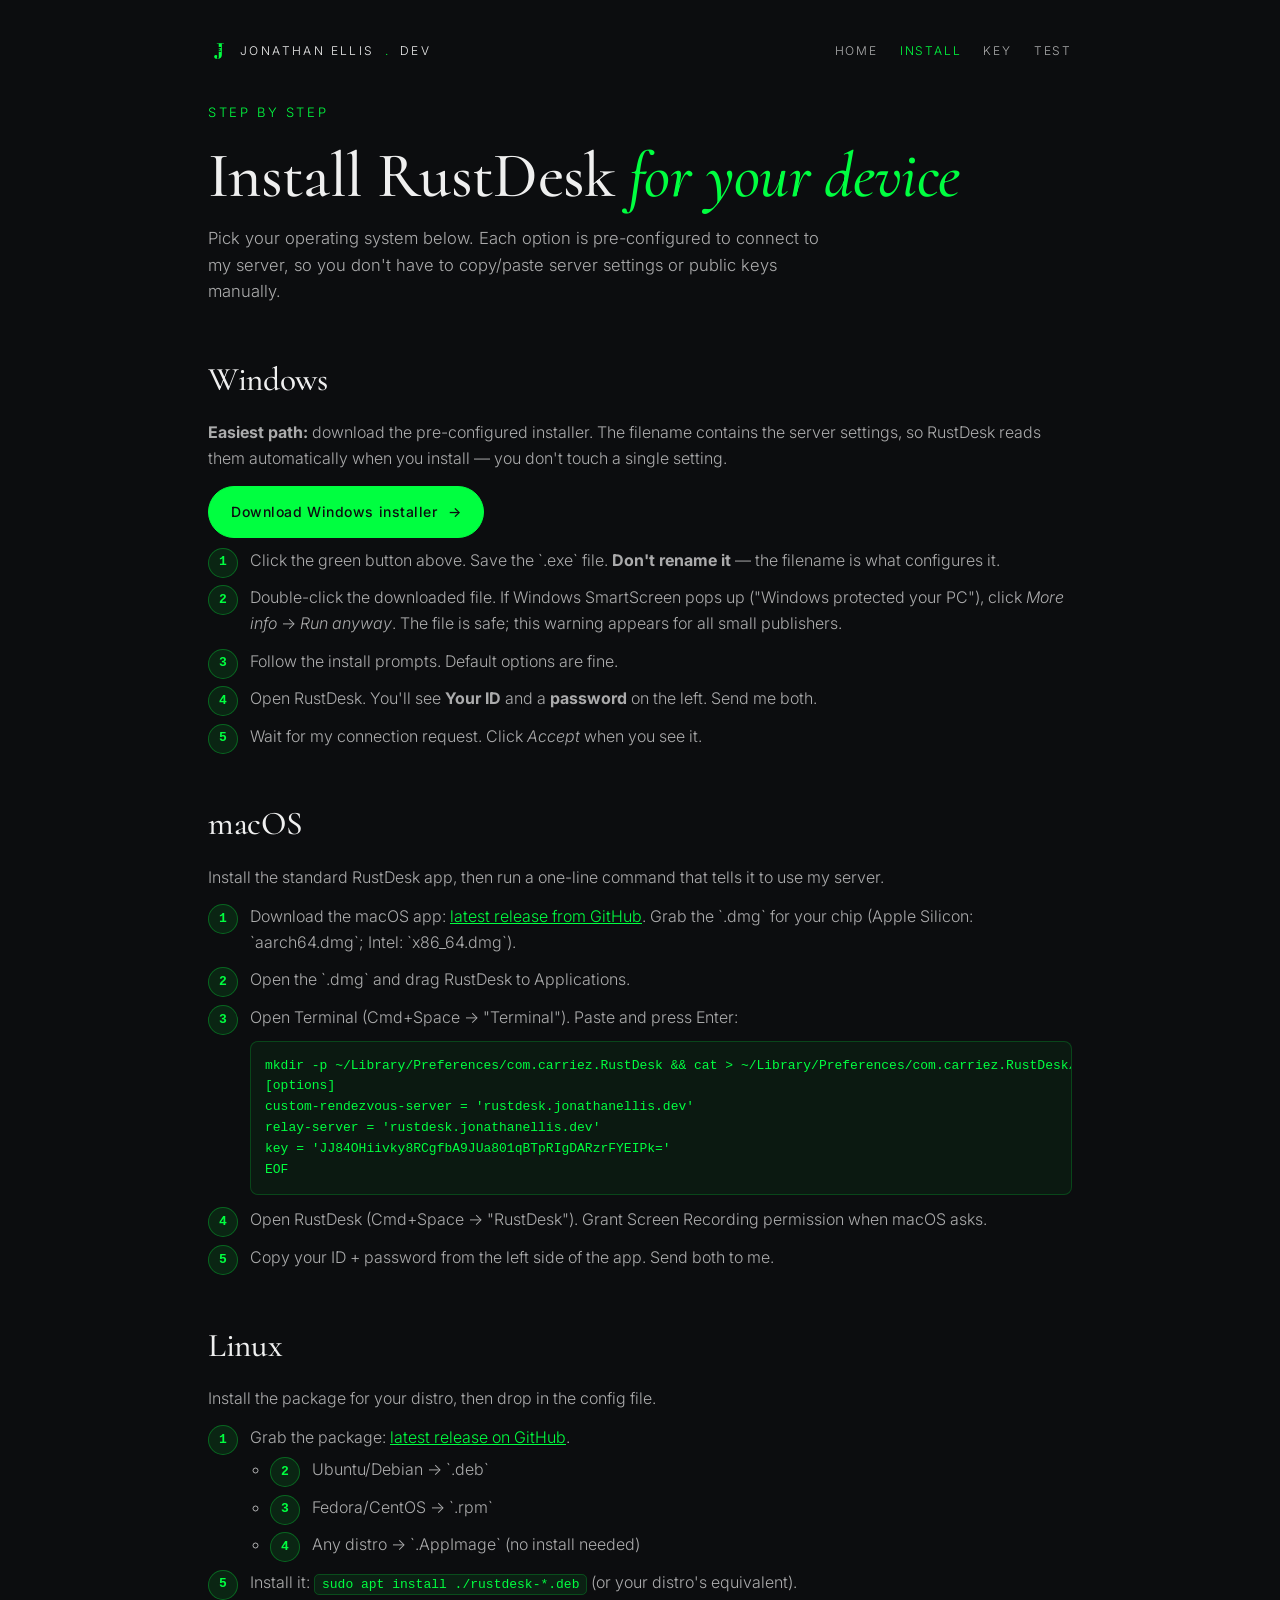
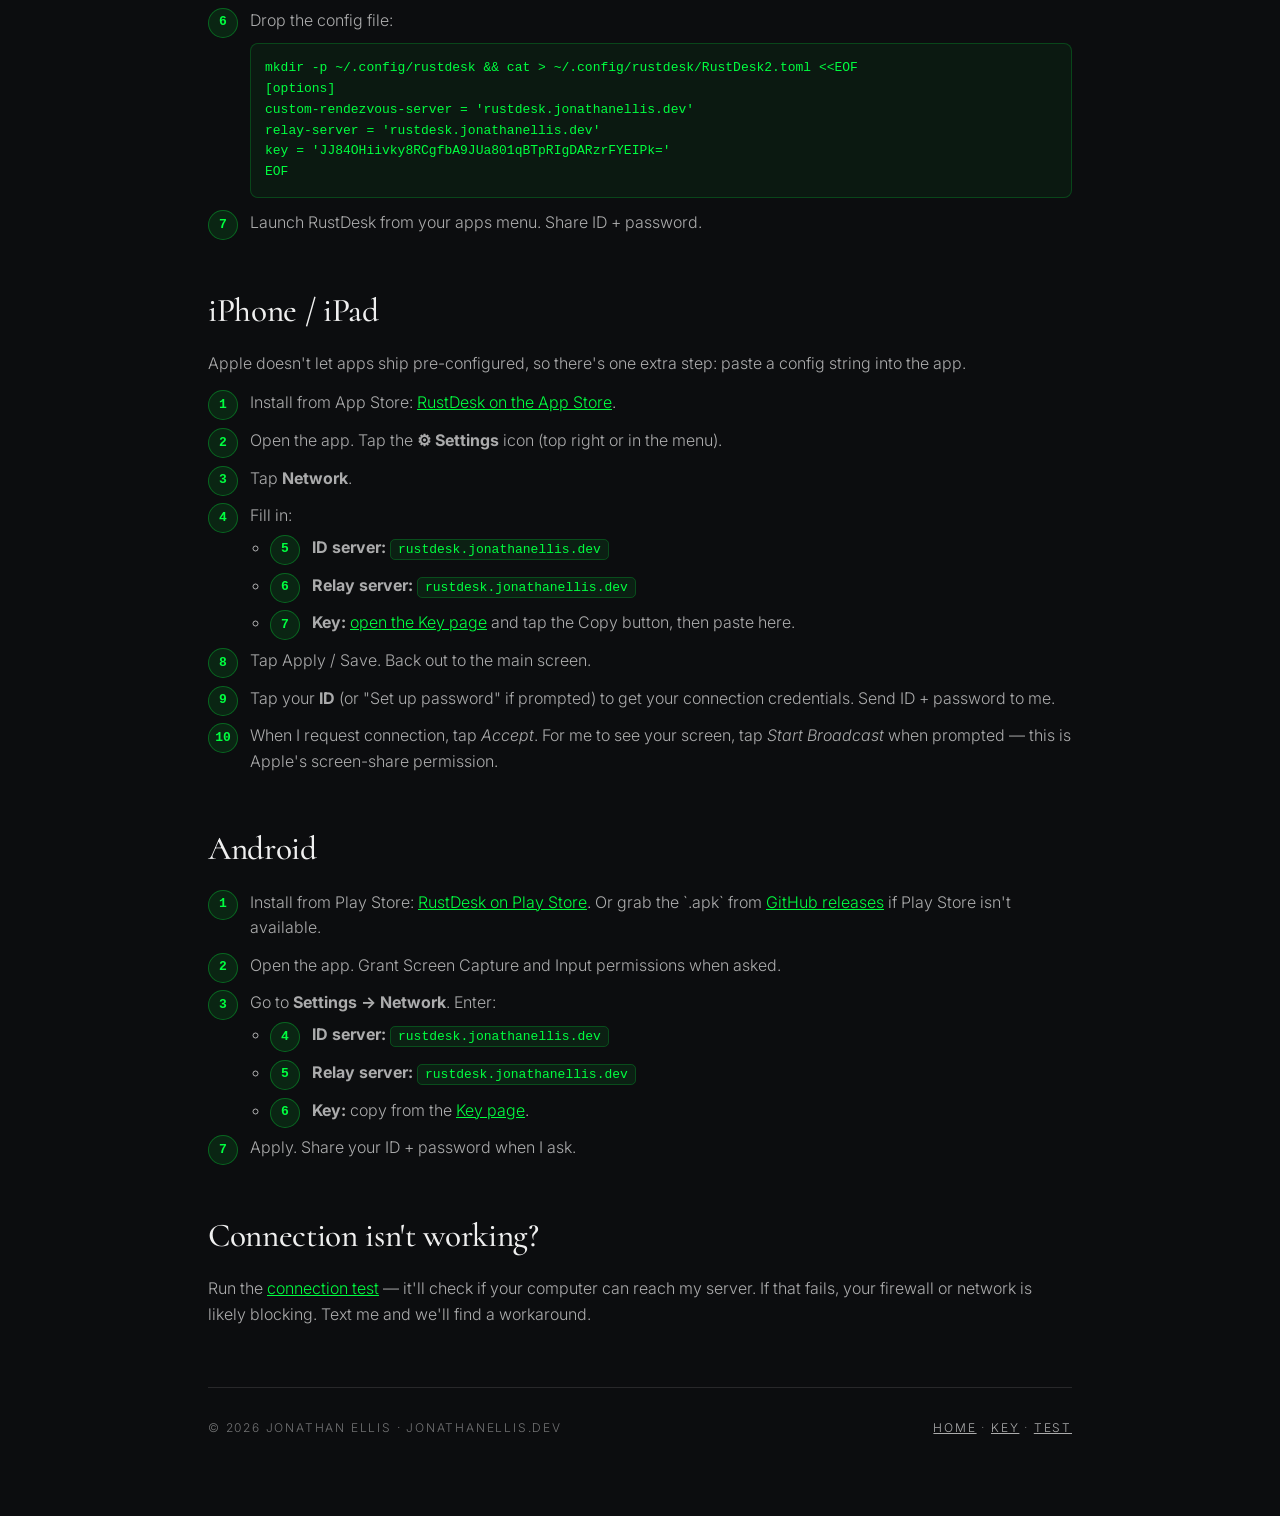
==== install/index.html @ 65a27829 "Initial scaffold" ====
<!DOCTYPE html>
<html lang="en">
<head>
<meta charset="UTF-8">
<meta name="viewport" content="width=device-width, initial-scale=1.0">
<title>Install RustDesk — Jonathan Ellis</title>
<meta name="description" content="Platform-specific instructions to install RustDesk and connect to Jonathan Ellis's server.">
<link rel="icon" type="image/svg+xml" href="/public/favicon.svg">
<link rel="preconnect" href="https://fonts.googleapis.com">
<link rel="preconnect" href="https://fonts.gstatic.com" crossorigin>
<link href="https://fonts.googleapis.com/css2?family=Cormorant:ital,wght@0,400;0,500;1,500&family=Inter:wght@300;400;500;600;700&display=swap" rel="stylesheet">
<link rel="stylesheet" href="/shared.css">
</head>
<body>
<div class="wrap">
  <nav class="top">
    <a class="brand" href="/">
      <img src="/public/logo.svg" alt="JE">
      Jonathan Ellis<span class="dot">.</span>Dev
    </a>
    <ul>
      <li><a href="/">Home</a></li>
      <li><a href="/install/" class="active">Install</a></li>
      <li><a href="/key/">Key</a></li>
      <li><a href="/test/">Test</a></li>
    </ul>
  </nav>

  <div class="kicker">Step by step</div>
  <h1>Install RustDesk <em>for your device</em></h1>
  <p class="lede">
    Pick your operating system below. Each option is pre-configured to connect to my server, so you don't have to copy/paste server settings or public keys manually.
  </p>

  <!-- WINDOWS -->
  <h2 id="windows">Windows</h2>
  <p><strong>Easiest path:</strong> download the pre-configured installer. The filename contains the server settings, so RustDesk reads them automatically when you install — you don't touch a single setting.</p>
  <div class="btn-row">
    <a class="btn primary" href="/downloads/rustdesk-host=rustdesk.jonathanellis.dev,key=JJ84OHiivky8RCgfbA9JUa801qBTpRIgDARzrFYEIPk=.exe" download>Download Windows installer <span>→</span></a>
  </div>
  <ol class="steps">
    <li>Click the green button above. Save the `.exe` file. <strong>Don't rename it</strong> — the filename is what configures it.</li>
    <li>Double-click the downloaded file. If Windows SmartScreen pops up ("Windows protected your PC"), click <em>More info</em> → <em>Run anyway</em>. The file is safe; this warning appears for all small publishers.</li>
    <li>Follow the install prompts. Default options are fine.</li>
    <li>Open RustDesk. You'll see <strong>Your ID</strong> and a <strong>password</strong> on the left. Send me both.</li>
    <li>Wait for my connection request. Click <em>Accept</em> when you see it.</li>
  </ol>

  <!-- MAC -->
  <h2 id="mac">macOS</h2>
  <p>Install the standard RustDesk app, then run a one-line command that tells it to use my server.</p>
  <ol class="steps">
    <li>Download the macOS app: <a href="https://github.com/rustdesk/rustdesk/releases/latest" target="_blank">latest release from GitHub</a>. Grab the `.dmg` for your chip (Apple Silicon: `aarch64.dmg`; Intel: `x86_64.dmg`).</li>
    <li>Open the `.dmg` and drag RustDesk to Applications.</li>
    <li>Open Terminal (Cmd+Space → "Terminal"). Paste and press Enter:
      <pre style="background: rgba(0,255,64,0.05); border: 1px solid rgba(0,255,64,0.2); padding: 14px; border-radius: 8px; font-size: 13px; color: var(--green); overflow-x: auto; margin: 10px 0;">mkdir -p ~/Library/Preferences/com.carriez.RustDesk && cat &gt; ~/Library/Preferences/com.carriez.RustDesk/RustDesk2.toml &lt;&lt;EOF
[options]
custom-rendezvous-server = 'rustdesk.jonathanellis.dev'
relay-server = 'rustdesk.jonathanellis.dev'
key = 'JJ84OHiivky8RCgfbA9JUa801qBTpRIgDARzrFYEIPk='
EOF</pre>
    </li>
    <li>Open RustDesk (Cmd+Space → "RustDesk"). Grant Screen Recording permission when macOS asks.</li>
    <li>Copy your ID + password from the left side of the app. Send both to me.</li>
  </ol>

  <!-- LINUX -->
  <h2 id="linux">Linux</h2>
  <p>Install the package for your distro, then drop in the config file.</p>
  <ol class="steps">
    <li>Grab the package: <a href="https://github.com/rustdesk/rustdesk/releases/latest" target="_blank">latest release on GitHub</a>.
      <ul style="margin-top: 6px; color: var(--bone-dim); padding-left: 20px;">
        <li>Ubuntu/Debian → `.deb`</li>
        <li>Fedora/CentOS → `.rpm`</li>
        <li>Any distro → `.AppImage` (no install needed)</li>
      </ul>
    </li>
    <li>Install it: <code>sudo apt install ./rustdesk-*.deb</code> (or your distro's equivalent).</li>
    <li>Drop the config file:
      <pre style="background: rgba(0,255,64,0.05); border: 1px solid rgba(0,255,64,0.2); padding: 14px; border-radius: 8px; font-size: 13px; color: var(--green); overflow-x: auto; margin: 10px 0;">mkdir -p ~/.config/rustdesk && cat &gt; ~/.config/rustdesk/RustDesk2.toml &lt;&lt;EOF
[options]
custom-rendezvous-server = 'rustdesk.jonathanellis.dev'
relay-server = 'rustdesk.jonathanellis.dev'
key = 'JJ84OHiivky8RCgfbA9JUa801qBTpRIgDARzrFYEIPk='
EOF</pre>
    </li>
    <li>Launch RustDesk from your apps menu. Share ID + password.</li>
  </ol>

  <!-- iOS -->
  <h2 id="ios">iPhone / iPad</h2>
  <p>Apple doesn't let apps ship pre-configured, so there's one extra step: paste a config string into the app.</p>
  <ol class="steps">
    <li>Install from App Store: <a href="https://apps.apple.com/app/rustdesk/id1581225015" target="_blank">RustDesk on the App Store</a>.</li>
    <li>Open the app. Tap the <strong>⚙ Settings</strong> icon (top right or in the menu).</li>
    <li>Tap <strong>Network</strong>.</li>
    <li>Fill in:
      <ul style="margin-top: 6px; color: var(--bone-dim); padding-left: 20px;">
        <li><strong>ID server:</strong> <code>rustdesk.jonathanellis.dev</code></li>
        <li><strong>Relay server:</strong> <code>rustdesk.jonathanellis.dev</code></li>
        <li><strong>Key:</strong> <a href="/key/">open the Key page</a> and tap the Copy button, then paste here.</li>
      </ul>
    </li>
    <li>Tap Apply / Save. Back out to the main screen.</li>
    <li>Tap your <strong>ID</strong> (or "Set up password" if prompted) to get your connection credentials. Send ID + password to me.</li>
    <li>When I request connection, tap <em>Accept</em>. For me to see your screen, tap <em>Start Broadcast</em> when prompted — this is Apple's screen-share permission.</li>
  </ol>

  <!-- ANDROID -->
  <h2 id="android">Android</h2>
  <ol class="steps">
    <li>Install from Play Store: <a href="https://play.google.com/store/apps/details?id=com.carriez.flutter_hbb" target="_blank">RustDesk on Play Store</a>. Or grab the `.apk` from <a href="https://github.com/rustdesk/rustdesk/releases/latest" target="_blank">GitHub releases</a> if Play Store isn't available.</li>
    <li>Open the app. Grant Screen Capture and Input permissions when asked.</li>
    <li>Go to <strong>Settings → Network</strong>. Enter:
      <ul style="margin-top: 6px; color: var(--bone-dim); padding-left: 20px;">
        <li><strong>ID server:</strong> <code>rustdesk.jonathanellis.dev</code></li>
        <li><strong>Relay server:</strong> <code>rustdesk.jonathanellis.dev</code></li>
        <li><strong>Key:</strong> copy from the <a href="/key/">Key page</a>.</li>
      </ul>
    </li>
    <li>Apply. Share your ID + password when I ask.</li>
  </ol>

  <h2>Connection isn't working?</h2>
  <p>Run the <a href="/test/">connection test</a> — it'll check if your computer can reach my server. If that fails, your firewall or network is likely blocking. Text me and we'll find a workaround.</p>

  <footer>
    <div>© 2026 Jonathan Ellis · jonathanellis.dev</div>
    <div>
      <a href="/">Home</a> ·
      <a href="/key/">Key</a> ·
      <a href="/test/">Test</a>
    </div>
  </footer>
</div>
</body>
</html>
---- shared.css ----
/* Jonathan Ellis brand — shared across rustdesk pages */
:root {
  --green: #00ff40;
  --charcoal: #25272b;
  --ink: #0c0d0f;
  --bone: #efefef;
  --bone-dim: rgba(239, 239, 239, 0.7);
  --muted: rgba(239, 239, 239, 0.45);
  --line: rgba(239, 239, 239, 0.12);
  --card: rgba(239, 239, 239, 0.025);
}
* { box-sizing: border-box; margin: 0; padding: 0; }
html, body {
  min-height: 100%;
  background: var(--ink);
  color: var(--bone);
  font-family: 'Inter', -apple-system, BlinkMacSystemFont, sans-serif;
  font-weight: 300;
  line-height: 1.6;
  -webkit-font-smoothing: antialiased;
}
.wrap {
  max-width: 920px;
  margin: 0 auto;
  padding: 40px 28px 80px;
}
nav.top {
  display: flex;
  align-items: center;
  justify-content: space-between;
  padding-bottom: 40px;
  font-size: 12px;
  letter-spacing: 0.15em;
  text-transform: uppercase;
  color: var(--muted);
}
nav.top .brand {
  display: inline-flex;
  align-items: center;
  gap: 10px;
  color: var(--bone);
  text-decoration: none;
  letter-spacing: 0.2em;
}
nav.top .brand img { width: 22px; height: 22px; }
nav.top .brand span.dot { color: var(--green); }
nav.top ul { list-style: none; display: flex; gap: 22px; }
nav.top a {
  color: var(--bone-dim);
  text-decoration: none;
  transition: color 0.2s ease;
}
nav.top a:hover, nav.top a.active { color: var(--green); }

h1 {
  font-family: 'Cormorant', Georgia, serif;
  font-weight: 500;
  font-size: clamp(40px, 5vw, 64px);
  line-height: 1.1;
  letter-spacing: -0.01em;
  margin-bottom: 14px;
}
h1 em {
  color: var(--green);
  font-style: italic;
}
.kicker {
  color: var(--green);
  font-size: 13px;
  letter-spacing: 0.2em;
  text-transform: uppercase;
  margin-bottom: 18px;
}
.lede {
  font-size: clamp(16px, 1.3vw, 19px);
  color: var(--bone-dim);
  max-width: 620px;
  margin-bottom: 40px;
}
h2 {
  font-family: 'Cormorant', Georgia, serif;
  font-weight: 500;
  font-size: clamp(26px, 2.6vw, 34px);
  margin: 48px 0 14px;
  letter-spacing: -0.01em;
}
h3 {
  font-size: 18px;
  font-weight: 600;
  margin: 22px 0 8px;
  color: var(--bone);
}
p { margin-bottom: 14px; color: var(--bone-dim); }
a { color: var(--green); }
a:hover { text-decoration: underline; }

.btn {
  display: inline-flex;
  align-items: center;
  gap: 10px;
  padding: 14px 22px;
  border: 1px solid var(--line);
  border-radius: 999px;
  color: var(--bone);
  text-decoration: none;
  font-size: 14px;
  font-weight: 500;
  letter-spacing: 0.04em;
  background: var(--card);
  transition: all 0.25s ease;
}
.btn:hover {
  border-color: var(--green);
  color: var(--green);
  transform: translateY(-2px);
  text-decoration: none;
}
.btn.primary {
  background: var(--green);
  color: var(--ink);
  border-color: var(--green);
}
.btn.primary:hover {
  background: transparent;
  color: var(--green);
}
.btn-row { display: flex; flex-wrap: wrap; gap: 12px; margin-top: 10px; }

.card {
  background: var(--card);
  border: 1px solid var(--line);
  border-radius: 14px;
  padding: 24px 26px;
  margin-bottom: 18px;
}
.card h3 { margin-top: 0; color: var(--green); }
code, .key {
  font-family: ui-monospace, 'SF Mono', Menlo, Consolas, monospace;
  background: rgba(0, 255, 64, 0.08);
  border: 1px solid rgba(0, 255, 64, 0.2);
  color: var(--green);
  padding: 2px 7px;
  border-radius: 5px;
  font-size: 13px;
}
.key-block {
  display: block;
  padding: 16px 18px;
  word-break: break-all;
  font-size: 14px;
  margin: 10px 0;
  line-height: 1.5;
}
.platform-grid {
  display: grid;
  grid-template-columns: repeat(auto-fit, minmax(200px, 1fr));
  gap: 14px;
  margin: 20px 0 30px;
}
.platform {
  background: var(--card);
  border: 1px solid var(--line);
  border-radius: 12px;
  padding: 22px 20px;
  text-align: center;
  transition: all 0.25s ease;
  text-decoration: none;
  color: var(--bone);
}
.platform:hover {
  border-color: var(--green);
  transform: translateY(-3px);
  text-decoration: none;
}
.platform .os { font-size: 16px; font-weight: 600; margin-bottom: 4px; }
.platform .ext { color: var(--muted); font-size: 12px; letter-spacing: 0.08em; text-transform: uppercase; }
.platform.recommended { border-color: var(--green); }
.platform.recommended::before {
  content: 'For you';
  display: inline-block;
  color: var(--green);
  font-size: 10px;
  letter-spacing: 0.2em;
  text-transform: uppercase;
  margin-bottom: 6px;
}

.steps { list-style: none; counter-reset: step; margin: 10px 0 20px; }
.steps li {
  counter-increment: step;
  padding-left: 42px;
  position: relative;
  margin-bottom: 12px;
  color: var(--bone-dim);
}
.steps li::before {
  content: counter(step);
  position: absolute;
  left: 0; top: 0;
  width: 28px; height: 28px;
  background: rgba(0, 255, 64, 0.1);
  border: 1px solid rgba(0, 255, 64, 0.3);
  color: var(--green);
  border-radius: 50%;
  display: flex; align-items: center; justify-content: center;
  font-size: 13px; font-weight: 600;
  font-family: ui-monospace, monospace;
}

footer {
  margin-top: 60px;
  padding-top: 30px;
  border-top: 1px solid var(--line);
  font-size: 12px;
  letter-spacing: 0.15em;
  text-transform: uppercase;
  color: var(--muted);
  display: flex;
  justify-content: space-between;
  flex-wrap: wrap;
  gap: 12px;
}
footer a { color: var(--bone-dim); }

.copy-btn {
  background: transparent;
  border: 1px solid var(--line);
  color: var(--bone);
  padding: 8px 14px;
  border-radius: 6px;
  font-size: 12px;
  cursor: pointer;
  letter-spacing: 0.05em;
  transition: all 0.2s ease;
}
.copy-btn:hover { border-color: var(--green); color: var(--green); }
.copy-btn.copied { color: var(--green); border-color: var(--green); }

.status-dot {
  display: inline-block;
  width: 10px; height: 10px;
  border-radius: 50%;
  margin-right: 8px;
  vertical-align: middle;
}
.status-dot.ok { background: var(--green); box-shadow: 0 0 10px var(--green); }
.status-dot.fail { background: #ff3b30; }
.status-dot.pending { background: #fbbf24; animation: pulse 1s ease infinite; }
@keyframes pulse { 0%,100% { opacity: 1; } 50% { opacity: 0.3; } }

@media (max-width: 640px) {
  .wrap { padding: 24px 18px 60px; }
  nav.top ul { gap: 14px; }
}
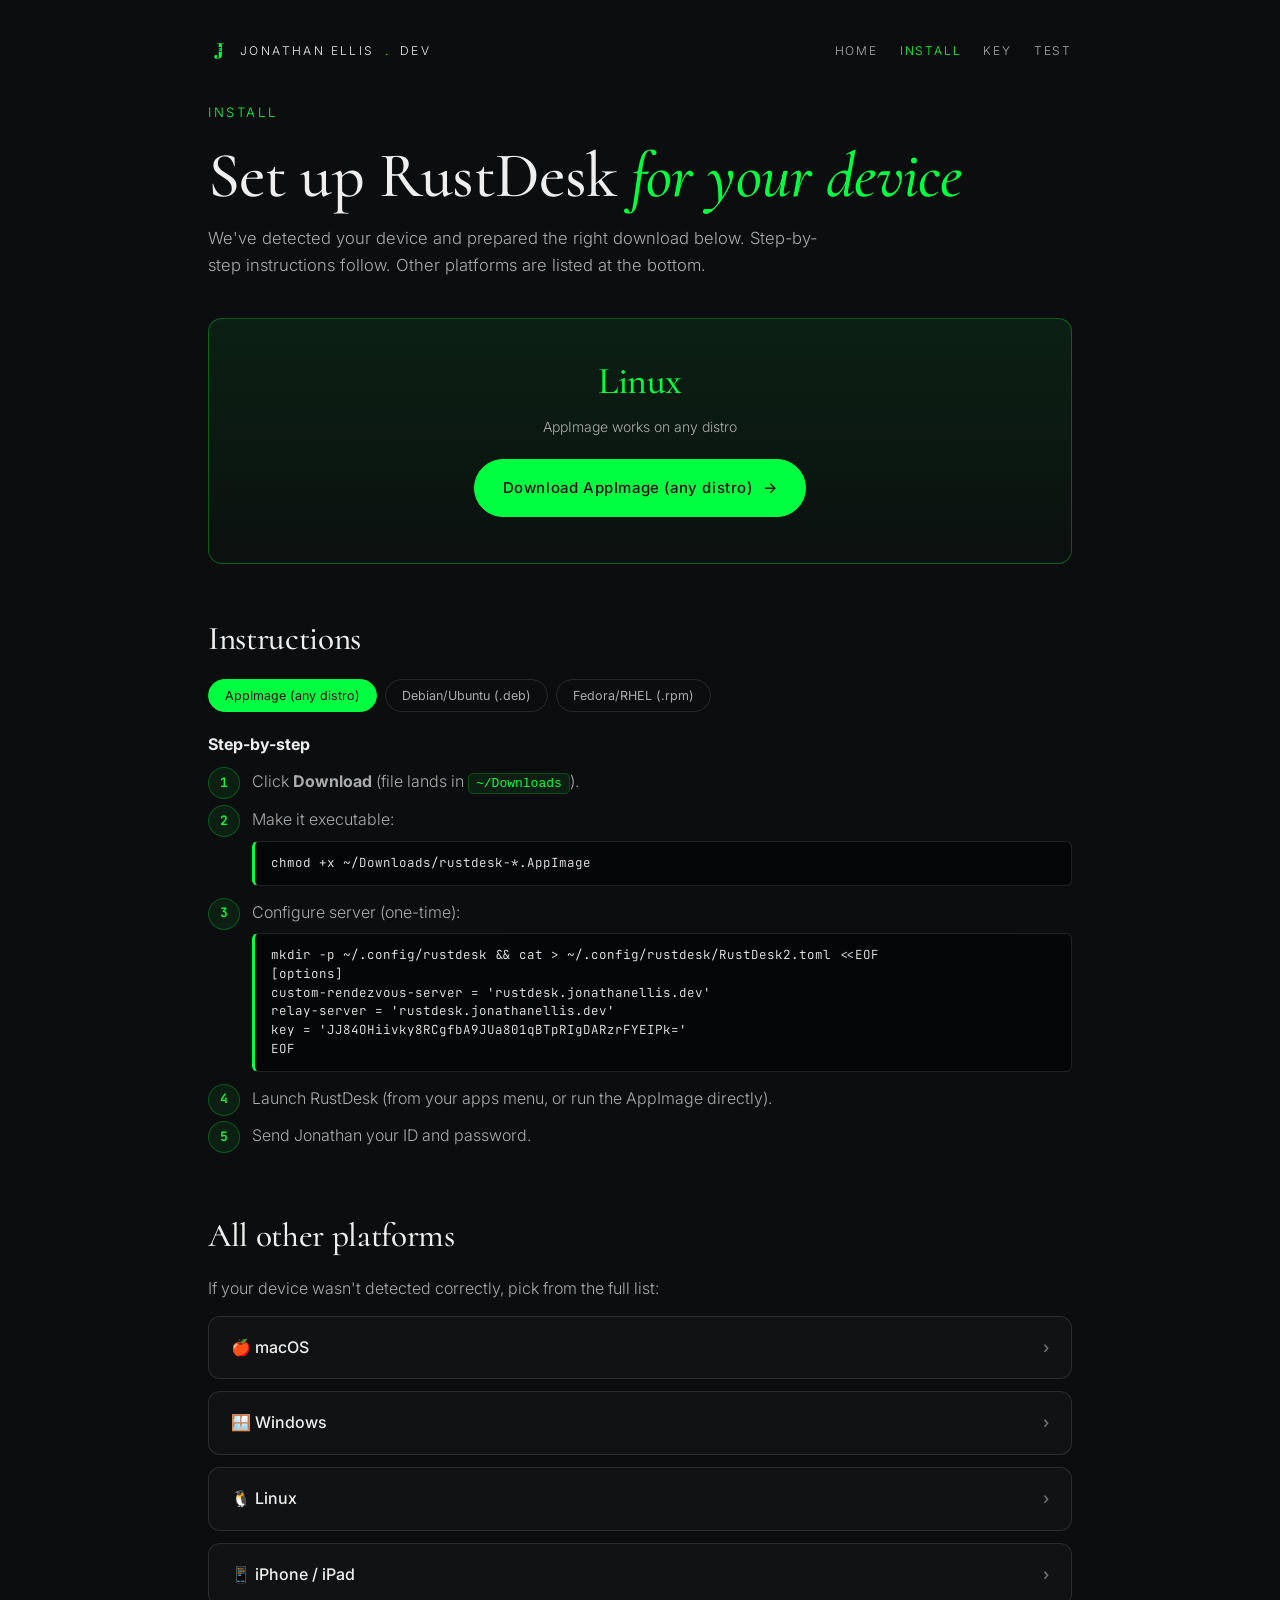
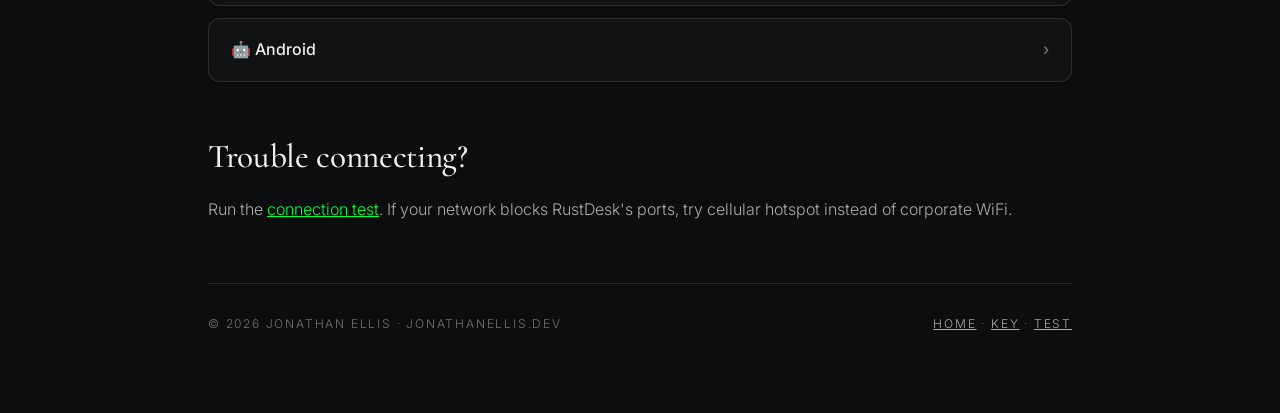
==== commit afc0d15e: "Homepage: OS-detected download button. Install: macOS 11/Big Sur fallback to 1.3.9" ====
--- a/install/index.html
+++ b/install/index.html
@@ -4,134 +4,471 @@
 <meta charset="UTF-8">
 <meta name="viewport" content="width=device-width, initial-scale=1.0">
 <title>Install RustDesk — Jonathan Ellis</title>
-<meta name="description" content="Platform-specific instructions to install RustDesk and connect to Jonathan Ellis's server.">
+<meta name="description" content="One-click RustDesk install tailored to your device.">
 <link rel="icon" type="image/svg+xml" href="/public/favicon.svg">
 <link rel="preconnect" href="https://fonts.googleapis.com">
 <link rel="preconnect" href="https://fonts.gstatic.com" crossorigin>
-<link href="https://fonts.googleapis.com/css2?family=Cormorant:ital,wght@0,400;0,500;1,500&family=Inter:wght@300;400;500;600;700&display=swap" rel="stylesheet">
+<link href="https://fonts.googleapis.com/css2?family=Cormorant:ital,wght@0,400;0,500;1,500&family=Inter:wght@300;400;500;600;700&family=JetBrains+Mono:wght@400;500&display=swap" rel="stylesheet">
 <link rel="stylesheet" href="/shared.css">
+<style>
+  /* OS detection card */
+  .detected-os {
+    background: linear-gradient(180deg, rgba(0,255,64,0.08), rgba(0,255,64,0.02));
+    border: 1px solid rgba(0,255,64,0.3);
+    border-radius: 14px;
+    padding: 32px 28px;
+    margin: 30px 0 36px;
+    text-align: center;
+  }
+  .detected-os .os-name {
+    font-family: 'Cormorant', Georgia, serif;
+    font-size: 38px;
+    font-weight: 500;
+    color: var(--green);
+    margin-bottom: 4px;
+    letter-spacing: -0.01em;
+  }
+  .detected-os .os-detail {
+    color: var(--bone-dim);
+    font-size: 14px;
+    margin-bottom: 20px;
+  }
+  .detected-os .btn {
+    font-size: 15px;
+    padding: 16px 28px;
+  }
+  .detected-os .alt-link {
+    display: block;
+    margin-top: 14px;
+    font-size: 12px;
+    color: var(--muted);
+    letter-spacing: 0.04em;
+  }
+  .detected-os .alt-link a {
+    color: var(--bone-dim);
+    text-decoration: underline;
+    text-decoration-color: var(--line);
+  }
+  .detected-os .alt-link a:hover { color: var(--green); }
+
+  details.platform-block {
+    background: var(--card);
+    border: 1px solid var(--line);
+    border-radius: 12px;
+    padding: 0;
+    margin-bottom: 12px;
+    overflow: hidden;
+  }
+  details.platform-block[open] { border-color: rgba(0,255,64,0.2); }
+  details.platform-block summary {
+    cursor: pointer;
+    padding: 18px 22px;
+    list-style: none;
+    display: flex;
+    align-items: center;
+    justify-content: space-between;
+    font-weight: 500;
+    color: var(--bone);
+    transition: background 0.15s;
+  }
+  details.platform-block summary::-webkit-details-marker { display: none; }
+  details.platform-block summary:hover { background: rgba(0,255,64,0.03); }
+  details.platform-block summary .arrow {
+    transition: transform 0.2s ease;
+    color: var(--muted);
+  }
+  details.platform-block[open] summary .arrow { transform: rotate(90deg); }
+  details.platform-block .platform-body {
+    padding: 8px 22px 22px;
+    border-top: 1px solid var(--line);
+  }
+  details.platform-block .platform-body h4:first-of-type { margin-top: 14px; }
+
+  .step-list {
+    list-style: none;
+    counter-reset: stp;
+    margin: 12px 0;
+    padding: 0;
+  }
+  .step-list li {
+    counter-increment: stp;
+    padding-left: 44px;
+    position: relative;
+    margin-bottom: 12px;
+    color: var(--bone-dim);
+  }
+  .step-list li::before {
+    content: counter(stp);
+    position: absolute; left: 0; top: -2px;
+    width: 30px; height: 30px;
+    background: rgba(0,255,64,0.08);
+    border: 1px solid rgba(0,255,64,0.25);
+    color: var(--green);
+    border-radius: 50%;
+    display: flex; align-items: center; justify-content: center;
+    font-family: 'JetBrains Mono', monospace;
+    font-size: 13px;
+    font-weight: 600;
+  }
+
+  pre {
+    background: #050608;
+    border: 1px solid var(--line);
+    border-left: 3px solid var(--green);
+    border-radius: 6px;
+    padding: 12px 16px;
+    margin: 8px 0 14px;
+    font-family: 'JetBrains Mono', ui-monospace, monospace;
+    font-size: 12.5px;
+    color: var(--bone);
+    overflow-x: auto;
+    line-height: 1.5;
+  }
+
+  .switch-row {
+    display: flex; gap: 8px;
+    margin-bottom: 20px;
+  }
+  .switch-row button {
+    background: transparent;
+    border: 1px solid var(--line);
+    color: var(--bone-dim);
+    padding: 8px 16px;
+    border-radius: 999px;
+    font-family: inherit;
+    font-size: 12.5px;
+    cursor: pointer;
+    transition: all 0.15s ease;
+  }
+  .switch-row button.active {
+    background: var(--green);
+    color: var(--ink);
+    border-color: var(--green);
+  }
+  .switch-row button:not(.active):hover { border-color: var(--green); color: var(--green); }
+</style>
 </head>
 <body>
 <div class="wrap">
-  <nav class="top">
-    <a class="brand" href="/">
-      <img src="/public/logo.svg" alt="JE">
-      Jonathan Ellis<span class="dot">.</span>Dev
-    </a>
-    <ul>
-      <li><a href="/">Home</a></li>
-      <li><a href="/install/" class="active">Install</a></li>
-      <li><a href="/key/">Key</a></li>
-      <li><a href="/test/">Test</a></li>
-    </ul>
-  </nav>
-
-  <div class="kicker">Step by step</div>
-  <h1>Install RustDesk <em>for your device</em></h1>
-  <p class="lede">
-    Pick your operating system below. Each option is pre-configured to connect to my server, so you don't have to copy/paste server settings or public keys manually.
-  </p>
-
-  <!-- WINDOWS -->
-  <h2 id="windows">Windows</h2>
-  <p><strong>Easiest path:</strong> download the pre-configured installer. The filename contains the server settings, so RustDesk reads them automatically when you install — you don't touch a single setting.</p>
-  <div class="btn-row">
-    <a class="btn primary" href="/downloads/rustdesk-host=rustdesk.jonathanellis.dev,key=JJ84OHiivky8RCgfbA9JUa801qBTpRIgDARzrFYEIPk=.exe" download>Download Windows installer <span>→</span></a>
+
+<nav class="top">
+  <a class="brand" href="/">
+    <img src="/public/logo.svg" alt="JE">
+    Jonathan Ellis<span class="dot">.</span>Dev
+  </a>
+  <ul>
+    <li><a href="/">Home</a></li>
+    <li><a href="/install/" class="active">Install</a></li>
+    <li><a href="/key/">Key</a></li>
+    <li><a href="/test/">Test</a></li>
+  </ul>
+</nav>
+
+<div class="kicker">Install</div>
+<h1>Set up RustDesk <em>for your device</em></h1>
+<p class="lede">
+  We've detected your device and prepared the right download below. Step-by-step instructions follow. Other platforms are listed at the bottom.
+</p>
+
+<!-- Auto-detected OS card -->
+<div class="detected-os" id="detected">
+  <div class="os-name" id="osName">Detecting your device…</div>
+  <div class="os-detail" id="osDetail">…</div>
+  <a class="btn primary" id="osDownload" href="#" target="_blank">Download <span>→</span></a>
+  <div class="alt-link" id="osAltLink"></div>
+</div>
+
+<h2 id="instructions-heading">Instructions</h2>
+<div id="instructionsContainer"></div>
+
+<h2 style="margin-top: 60px;">All other platforms</h2>
+<p>If your device wasn't detected correctly, pick from the full list:</p>
+
+<details class="platform-block">
+  <summary><span>🍎 macOS</span><span class="arrow">›</span></summary>
+  <div class="platform-body" data-platform="mac"></div>
+</details>
+
+<details class="platform-block">
+  <summary><span>🪟 Windows</span><span class="arrow">›</span></summary>
+  <div class="platform-body" data-platform="windows"></div>
+</details>
+
+<details class="platform-block">
+  <summary><span>🐧 Linux</span><span class="arrow">›</span></summary>
+  <div class="platform-body" data-platform="linux"></div>
+</details>
+
+<details class="platform-block">
+  <summary><span>📱 iPhone / iPad</span><span class="arrow">›</span></summary>
+  <div class="platform-body" data-platform="ios"></div>
+</details>
+
+<details class="platform-block">
+  <summary><span>🤖 Android</span><span class="arrow">›</span></summary>
+  <div class="platform-body" data-platform="android"></div>
+</details>
+
+<h2>Trouble connecting?</h2>
+<p>Run the <a href="/test/">connection test</a>. If your network blocks RustDesk's ports, try cellular hotspot instead of corporate WiFi.</p>
+
+<footer>
+  <div>© 2026 Jonathan Ellis · jonathanellis.dev</div>
+  <div>
+    <a href="/">Home</a> · <a href="/key/">Key</a> · <a href="/test/">Test</a>
   </div>
-  <ol class="steps">
-    <li>Click the green button above. Save the `.exe` file. <strong>Don't rename it</strong> — the filename is what configures it.</li>
-    <li>Double-click the downloaded file. If Windows SmartScreen pops up ("Windows protected your PC"), click <em>More info</em> → <em>Run anyway</em>. The file is safe; this warning appears for all small publishers.</li>
+</footer>
+
+</div>
+
+<!-- Tailored install instructions for each platform.
+     Each div is shown either inline (top) or in the platform <details> blocks (bottom). -->
+<template id="tpl-mac">
+  <div class="switch-row" data-arch>
+    <button data-arch-pick="apple-silicon" class="active">Apple Silicon (M1/M2/M3/M4)</button>
+    <button data-arch-pick="intel">Intel Mac</button>
+  </div>
+
+  <h4>Quick check — which Mac do I have?</h4>
+  <p style="font-size: 13px;">Apple menu (top-left)  →  About This Mac. If "Chip" says <code>Apple M1/M2/M3/M4</code>, that's Apple Silicon. If it says <code>Intel</code>, that's Intel.</p>
+
+  <div class="note" style="background:rgba(0,255,64,0.04);border:1px solid rgba(0,255,64,0.18);border-radius:10px;padding:12px 16px;margin:14px 0;font-size:13px;">
+    <strong>Older Mac on Big Sur (macOS 11) or Monterey (12)?</strong> RustDesk works. Pick <strong>Intel Mac</strong> above and grab the standard <code>.dmg</code>. If the latest version refuses to open, fall back to RustDesk 1.3.9: <a href="https://github.com/rustdesk/rustdesk/releases/download/1.3.9/rustdesk-1.3.9-x86_64.dmg" target="_blank">rustdesk-1.3.9-x86_64.dmg</a> (known-good on macOS 10.14 through 14).
+  </div>
+
+  <h4>Step-by-step</h4>
+  <ol class="step-list">
+    <li>Click the green <strong>Download</strong> button. A <code>.dmg</code> file lands in your Downloads folder.</li>
+    <li>Double-click the <code>.dmg</code>. A window pops up with the RustDesk icon.</li>
+    <li>Drag the <strong>RustDesk</strong> icon into the <strong>Applications</strong> folder.</li>
+    <li>Open <strong>Applications</strong>, double-click <strong>RustDesk</strong>.</li>
+    <li>macOS will warn: <em>"RustDesk can't be opened because Apple cannot check it for malicious software."</em> Click <strong>Cancel</strong> on this dialog.</li>
+    <li>Open <strong>System Settings → Privacy &amp; Security</strong>. Scroll down and click <strong>Open Anyway</strong> next to the RustDesk warning. Enter your Mac password.</li>
+    <li>RustDesk opens. macOS will request <strong>Screen Recording</strong> and <strong>Accessibility</strong> permissions. Grant both — they're how I see and control your screen during a session.</li>
+    <li>Configure server (one-time):
+      <pre>mkdir -p ~/Library/Preferences/com.carriez.RustDesk &amp;&amp; cat &gt; ~/Library/Preferences/com.carriez.RustDesk/RustDesk2.toml &lt;&lt;EOF
+[options]
+custom-rendezvous-server = 'rustdesk.jonathanellis.dev'
+relay-server = 'rustdesk.jonathanellis.dev'
+key = 'JJ84OHiivky8RCgfbA9JUa801qBTpRIgDARzrFYEIPk='
+EOF</pre>
+      Open <strong>Terminal</strong> (Cmd+Space, type "Terminal"), paste the above, hit Enter. Quit and reopen RustDesk so the config loads.
+    </li>
+    <li>You'll see your <strong>ID</strong> (9-digit number) and <strong>password</strong> in the app. Send those to Jonathan.</li>
+    <li>When Jonathan requests connection, click <strong>Accept</strong> on the prompt.</li>
+  </ol>
+</template>
+
+<template id="tpl-windows">
+  <h4>Step-by-step</h4>
+  <ol class="step-list">
+    <li>Click the green <strong>Download</strong> button. The downloaded file is <strong>pre-configured</strong> for Jonathan's server — the filename itself contains the settings, so don't rename it.</li>
+    <li>Double-click the downloaded <code>.exe</code>.</li>
+    <li>Windows SmartScreen may show: <em>"Windows protected your PC"</em>. Click <strong>More info</strong> → <strong>Run anyway</strong>. (Safe — this warning appears for all small publishers.)</li>
     <li>Follow the install prompts. Default options are fine.</li>
-    <li>Open RustDesk. You'll see <strong>Your ID</strong> and a <strong>password</strong> on the left. Send me both.</li>
-    <li>Wait for my connection request. Click <em>Accept</em> when you see it.</li>
+    <li>Open RustDesk from the Start menu.</li>
+    <li>You'll see your <strong>ID</strong> and <strong>password</strong> on the left side of the app window. Send those to Jonathan.</li>
+    <li>When Jonathan requests connection, click <strong>Accept</strong>.</li>
   </ol>
-
-  <!-- MAC -->
-  <h2 id="mac">macOS</h2>
-  <p>Install the standard RustDesk app, then run a one-line command that tells it to use my server.</p>
-  <ol class="steps">
-    <li>Download the macOS app: <a href="https://github.com/rustdesk/rustdesk/releases/latest" target="_blank">latest release from GitHub</a>. Grab the `.dmg` for your chip (Apple Silicon: `aarch64.dmg`; Intel: `x86_64.dmg`).</li>
-    <li>Open the `.dmg` and drag RustDesk to Applications.</li>
-    <li>Open Terminal (Cmd+Space → "Terminal"). Paste and press Enter:
-      <pre style="background: rgba(0,255,64,0.05); border: 1px solid rgba(0,255,64,0.2); padding: 14px; border-radius: 8px; font-size: 13px; color: var(--green); overflow-x: auto; margin: 10px 0;">mkdir -p ~/Library/Preferences/com.carriez.RustDesk && cat &gt; ~/Library/Preferences/com.carriez.RustDesk/RustDesk2.toml &lt;&lt;EOF
+</template>
+
+<template id="tpl-linux">
+  <div class="switch-row" data-distro>
+    <button data-distro-pick="appimage" class="active">AppImage (any distro)</button>
+    <button data-distro-pick="deb">Debian/Ubuntu (.deb)</button>
+    <button data-distro-pick="rpm">Fedora/RHEL (.rpm)</button>
+  </div>
+
+  <h4>Step-by-step</h4>
+  <ol class="step-list">
+    <li>Click <strong>Download</strong> (file lands in <code>~/Downloads</code>).</li>
+    <li class="install-step" data-distro-show="appimage">Make it executable: <pre>chmod +x ~/Downloads/rustdesk-*.AppImage</pre></li>
+    <li class="install-step" data-distro-show="deb">Install: <pre>sudo apt install ~/Downloads/rustdesk-*.deb</pre></li>
+    <li class="install-step" data-distro-show="rpm">Install: <pre>sudo dnf install ~/Downloads/rustdesk-*.rpm</pre></li>
+    <li>Configure server (one-time):
+      <pre>mkdir -p ~/.config/rustdesk &amp;&amp; cat &gt; ~/.config/rustdesk/RustDesk2.toml &lt;&lt;EOF
 [options]
 custom-rendezvous-server = 'rustdesk.jonathanellis.dev'
 relay-server = 'rustdesk.jonathanellis.dev'
 key = 'JJ84OHiivky8RCgfbA9JUa801qBTpRIgDARzrFYEIPk='
 EOF</pre>
     </li>
-    <li>Open RustDesk (Cmd+Space → "RustDesk"). Grant Screen Recording permission when macOS asks.</li>
-    <li>Copy your ID + password from the left side of the app. Send both to me.</li>
+    <li>Launch RustDesk (from your apps menu, or run the AppImage directly).</li>
+    <li>Send Jonathan your ID and password.</li>
   </ol>
-
-  <!-- LINUX -->
-  <h2 id="linux">Linux</h2>
-  <p>Install the package for your distro, then drop in the config file.</p>
-  <ol class="steps">
-    <li>Grab the package: <a href="https://github.com/rustdesk/rustdesk/releases/latest" target="_blank">latest release on GitHub</a>.
-      <ul style="margin-top: 6px; color: var(--bone-dim); padding-left: 20px;">
-        <li>Ubuntu/Debian → `.deb`</li>
-        <li>Fedora/CentOS → `.rpm`</li>
-        <li>Any distro → `.AppImage` (no install needed)</li>
+</template>
+
+<template id="tpl-ios">
+  <h4>Step-by-step</h4>
+  <ol class="step-list">
+    <li>Tap <strong>Download</strong>. App Store opens. Tap <strong>Get</strong> to install RustDesk.</li>
+    <li>Open RustDesk. Tap the <strong>⚙ Settings</strong> icon.</li>
+    <li>Tap <strong>Network</strong>. Fill in:
+      <ul style="margin-top: 8px; color: var(--bone-dim); padding-left: 20px;">
+        <li><strong>ID server:</strong> <code>rustdesk.jonathanellis.dev</code></li>
+        <li><strong>Relay server:</strong> <code>rustdesk.jonathanellis.dev</code></li>
+        <li><strong>Key:</strong> <code>JJ84OHiivky8RCgfbA9JUa801qBTpRIgDARzrFYEIPk=</code> &nbsp;<a href="/key/">(copy from Key page)</a></li>
       </ul>
     </li>
-    <li>Install it: <code>sudo apt install ./rustdesk-*.deb</code> (or your distro's equivalent).</li>
-    <li>Drop the config file:
-      <pre style="background: rgba(0,255,64,0.05); border: 1px solid rgba(0,255,64,0.2); padding: 14px; border-radius: 8px; font-size: 13px; color: var(--green); overflow-x: auto; margin: 10px 0;">mkdir -p ~/.config/rustdesk && cat &gt; ~/.config/rustdesk/RustDesk2.toml &lt;&lt;EOF
-[options]
-custom-rendezvous-server = 'rustdesk.jonathanellis.dev'
-relay-server = 'rustdesk.jonathanellis.dev'
-key = 'JJ84OHiivky8RCgfbA9JUa801qBTpRIgDARzrFYEIPk='
-EOF</pre>
-    </li>
-    <li>Launch RustDesk from your apps menu. Share ID + password.</li>
+    <li>Tap <strong>Apply</strong>. Back out to the main screen.</li>
+    <li>Send Jonathan your ID and password.</li>
+    <li>When Jonathan requests connection, tap <strong>Accept</strong>. To share your screen, iOS will prompt for <strong>Start Broadcast</strong> permission — tap it.</li>
   </ol>
-
-  <!-- iOS -->
-  <h2 id="ios">iPhone / iPad</h2>
-  <p>Apple doesn't let apps ship pre-configured, so there's one extra step: paste a config string into the app.</p>
-  <ol class="steps">
-    <li>Install from App Store: <a href="https://apps.apple.com/app/rustdesk/id1581225015" target="_blank">RustDesk on the App Store</a>.</li>
-    <li>Open the app. Tap the <strong>⚙ Settings</strong> icon (top right or in the menu).</li>
-    <li>Tap <strong>Network</strong>.</li>
-    <li>Fill in:
-      <ul style="margin-top: 6px; color: var(--bone-dim); padding-left: 20px;">
+  <p style="font-size: 13.5px; color: var(--muted); margin-top: 14px;">
+    <strong>Apple's restriction:</strong> Jonathan can SEE your iPhone screen but cannot tap or swipe — only iOS itself controls your phone. He'll guide you verbally while watching.
+  </p>
+</template>
+
+<template id="tpl-android">
+  <h4>Step-by-step</h4>
+  <ol class="step-list">
+    <li>Tap <strong>Download</strong>. Play Store opens. Tap <strong>Install</strong>.</li>
+    <li>Open RustDesk. Grant permissions when prompted: <strong>Display over other apps</strong>, <strong>Accessibility</strong>, <strong>Screen Capture</strong>.</li>
+    <li>Tap <strong>⚙ Settings → Network</strong>. Enter:
+      <ul style="margin-top: 8px; color: var(--bone-dim); padding-left: 20px;">
         <li><strong>ID server:</strong> <code>rustdesk.jonathanellis.dev</code></li>
         <li><strong>Relay server:</strong> <code>rustdesk.jonathanellis.dev</code></li>
-        <li><strong>Key:</strong> <a href="/key/">open the Key page</a> and tap the Copy button, then paste here.</li>
+        <li><strong>Key:</strong> from the <a href="/key/">Key page</a></li>
       </ul>
     </li>
-    <li>Tap Apply / Save. Back out to the main screen.</li>
-    <li>Tap your <strong>ID</strong> (or "Set up password" if prompted) to get your connection credentials. Send ID + password to me.</li>
-    <li>When I request connection, tap <em>Accept</em>. For me to see your screen, tap <em>Start Broadcast</em> when prompted — this is Apple's screen-share permission.</li>
+    <li>Tap Apply.</li>
+    <li>Send Jonathan your ID and password.</li>
+    <li>Accept the connection prompt. Tap <strong>Start now</strong> on the screen-share dialog.</li>
   </ol>
-
-  <!-- ANDROID -->
-  <h2 id="android">Android</h2>
-  <ol class="steps">
-    <li>Install from Play Store: <a href="https://play.google.com/store/apps/details?id=com.carriez.flutter_hbb" target="_blank">RustDesk on Play Store</a>. Or grab the `.apk` from <a href="https://github.com/rustdesk/rustdesk/releases/latest" target="_blank">GitHub releases</a> if Play Store isn't available.</li>
-    <li>Open the app. Grant Screen Capture and Input permissions when asked.</li>
-    <li>Go to <strong>Settings → Network</strong>. Enter:
-      <ul style="margin-top: 6px; color: var(--bone-dim); padding-left: 20px;">
-        <li><strong>ID server:</strong> <code>rustdesk.jonathanellis.dev</code></li>
-        <li><strong>Relay server:</strong> <code>rustdesk.jonathanellis.dev</code></li>
-        <li><strong>Key:</strong> copy from the <a href="/key/">Key page</a>.</li>
-      </ul>
-    </li>
-    <li>Apply. Share your ID + password when I ask.</li>
-  </ol>
-
-  <h2>Connection isn't working?</h2>
-  <p>Run the <a href="/test/">connection test</a> — it'll check if your computer can reach my server. If that fails, your firewall or network is likely blocking. Text me and we'll find a workaround.</p>
-
-  <footer>
-    <div>© 2026 Jonathan Ellis · jonathanellis.dev</div>
-    <div>
-      <a href="/">Home</a> ·
-      <a href="/key/">Key</a> ·
-      <a href="/test/">Test</a>
-    </div>
-  </footer>
-</div>
+</template>
+
+<script>
+  // === Latest RustDesk version + download URLs ===
+  const RUSTDESK_VERSION = '1.4.2';   // Update when new release lands
+  const SERVER_HOST = 'rustdesk.jonathanellis.dev';
+  const SERVER_KEY  = 'JJ84OHiivky8RCgfbA9JUa801qBTpRIgDARzrFYEIPk=';
+
+  const URLS = {
+    macAS:    `https://github.com/rustdesk/rustdesk/releases/download/${RUSTDESK_VERSION}/rustdesk-${RUSTDESK_VERSION}-aarch64.dmg`,
+    macIntel: `https://github.com/rustdesk/rustdesk/releases/download/${RUSTDESK_VERSION}/rustdesk-${RUSTDESK_VERSION}-x86_64.dmg`,
+    windows:  `/downloads/rustdesk-host=${SERVER_HOST},key=${SERVER_KEY}=.exe`,
+    windowsFallback: `https://github.com/rustdesk/rustdesk/releases/download/${RUSTDESK_VERSION}/rustdesk-${RUSTDESK_VERSION}-x86_64.exe`,
+    linuxAppImage: `https://github.com/rustdesk/rustdesk/releases/download/${RUSTDESK_VERSION}/rustdesk-${RUSTDESK_VERSION}-x86_64.AppImage`,
+    linuxDeb:      `https://github.com/rustdesk/rustdesk/releases/download/${RUSTDESK_VERSION}/rustdesk-${RUSTDESK_VERSION}-x86_64.deb`,
+    linuxRpm:      `https://github.com/rustdesk/rustdesk/releases/download/${RUSTDESK_VERSION}/rustdesk-${RUSTDESK_VERSION}-0.x86_64.rpm`,
+    ios:           `https://apps.apple.com/app/rustdesk/id1581225015`,
+    android:       `https://play.google.com/store/apps/details?id=com.carriez.flutter_hbb`,
+  };
+
+  // === OS detection ===
+  function detectOS() {
+    const ua = navigator.userAgent;
+    const platform = (navigator.userAgentData?.platform || navigator.platform || '').toLowerCase();
+    const isMobile = /iPhone|iPad|iPod|Android/i.test(ua);
+
+    if (/iPhone|iPad|iPod/i.test(ua)) return { id: 'ios', name: 'iPhone / iPad', detail: 'iOS device detected' };
+    if (/Android/i.test(ua))           return { id: 'android', name: 'Android', detail: 'Android device detected' };
+    if (/Win/i.test(platform) || /Windows/i.test(ua)) return { id: 'windows', name: 'Windows', detail: 'Pre-configured installer ready' };
+    if (/Linux/i.test(platform))       return { id: 'linux', name: 'Linux', detail: 'AppImage works on any distro' };
+    if (/Mac/i.test(platform) || /Mac OS/i.test(ua)) {
+      // Apple Silicon hint — not 100% accurate but a reasonable default
+      const arch = navigator.userAgentData?.architecture || '';
+      const isAS = arch.includes('arm') || /Mac OS X 1[3-9]|Mac OS X 14|Mac OS X 15/.test(ua);
+      return { id: 'mac', name: 'macOS', detail: 'Defaulting to Apple Silicon. Wrong? Click Intel Mac below.', initialArch: 'apple-silicon' };
+    }
+    return { id: 'unknown', name: 'Unknown device', detail: 'Pick your platform from the list below.' };
+  }
+
+  // === Apply detection ===
+  const os = detectOS();
+  const $name    = document.getElementById('osName');
+  const $detail  = document.getElementById('osDetail');
+  const $btn     = document.getElementById('osDownload');
+  const $altLink = document.getElementById('osAltLink');
+  const $instr   = document.getElementById('instructionsContainer');
+
+  function setDownload(os, archOrVariant) {
+    let url, label, alt = '';
+    switch (os) {
+      case 'mac':
+        if (archOrVariant === 'intel') { url = URLS.macIntel; label = 'Download for Intel Mac'; }
+        else                          { url = URLS.macAS;    label = 'Download for Apple Silicon Mac'; }
+        alt = `<a href="${URLS[archOrVariant === 'intel' ? 'macAS' : 'macIntel']}" target="_blank">Wrong Mac type? Get the ${archOrVariant === 'intel' ? 'Apple Silicon' : 'Intel'} build instead.</a>`;
+        break;
+      case 'windows':
+        url = URLS.windows;
+        label = 'Download for Windows (pre-configured)';
+        alt = `<a href="${URLS.windowsFallback}" target="_blank">Plain installer (manual config)</a>`;
+        break;
+      case 'linux':
+        if (archOrVariant === 'deb')      { url = URLS.linuxDeb; label = 'Download .deb (Debian/Ubuntu)'; }
+        else if (archOrVariant === 'rpm') { url = URLS.linuxRpm; label = 'Download .rpm (Fedora/RHEL)'; }
+        else                              { url = URLS.linuxAppImage; label = 'Download AppImage (any distro)'; }
+        break;
+      case 'ios':
+        url = URLS.ios; label = 'Open App Store'; break;
+      case 'android':
+        url = URLS.android; label = 'Open Play Store'; break;
+      default:
+        url = '#'; label = 'Pick a platform below'; break;
+    }
+    $btn.href = url;
+    $btn.innerHTML = label + ' <span>→</span>';
+    $altLink.innerHTML = alt;
+  }
+
+  // Initialize detection card
+  $name.textContent = os.name;
+  $detail.textContent = os.detail;
+  setDownload(os.id, os.initialArch);
+
+  // === Render tailored instructions ===
+  function renderInstructions(platformId, target = $instr) {
+    const tpl = document.getElementById('tpl-' + platformId);
+    if (!tpl) {
+      target.innerHTML = `<p style="color: var(--muted);">Pick a platform from the list below for instructions.</p>`;
+      return;
+    }
+    target.innerHTML = '';
+    target.appendChild(tpl.content.cloneNode(true));
+
+    // Wire up arch switcher (Mac)
+    target.querySelectorAll('[data-arch]').forEach(row => {
+      row.querySelectorAll('button').forEach(btn => {
+        btn.addEventListener('click', () => {
+          row.querySelectorAll('button').forEach(b => b.classList.remove('active'));
+          btn.classList.add('active');
+          if (target === $instr) setDownload('mac', btn.dataset.archPick);
+        });
+      });
+    });
+
+    // Wire up distro switcher (Linux)
+    target.querySelectorAll('[data-distro]').forEach(row => {
+      row.querySelectorAll('button').forEach(btn => {
+        btn.addEventListener('click', () => {
+          row.querySelectorAll('button').forEach(b => b.classList.remove('active'));
+          btn.classList.add('active');
+          const pick = btn.dataset.distroPick;
+          // Show the right install step
+          target.querySelectorAll('.install-step').forEach(s => {
+            s.style.display = (s.dataset.distroShow === pick) ? '' : 'none';
+          });
+          if (target === $instr) setDownload('linux', pick);
+        });
+      });
+    });
+
+    // Initial visibility for Linux install steps
+    const distroDefault = target.querySelector('[data-distro-show="appimage"]');
+    if (distroDefault) {
+      target.querySelectorAll('.install-step').forEach(s => {
+        s.style.display = (s.dataset.distroShow === 'appimage') ? '' : 'none';
+      });
+    }
+  }
+
+  renderInstructions(os.id);
+
+  // Populate the platform <details> blocks too
+  document.querySelectorAll('[data-platform]').forEach(div => {
+    renderInstructions(div.dataset.platform, div);
+  });
+</script>
 </body>
 </html>
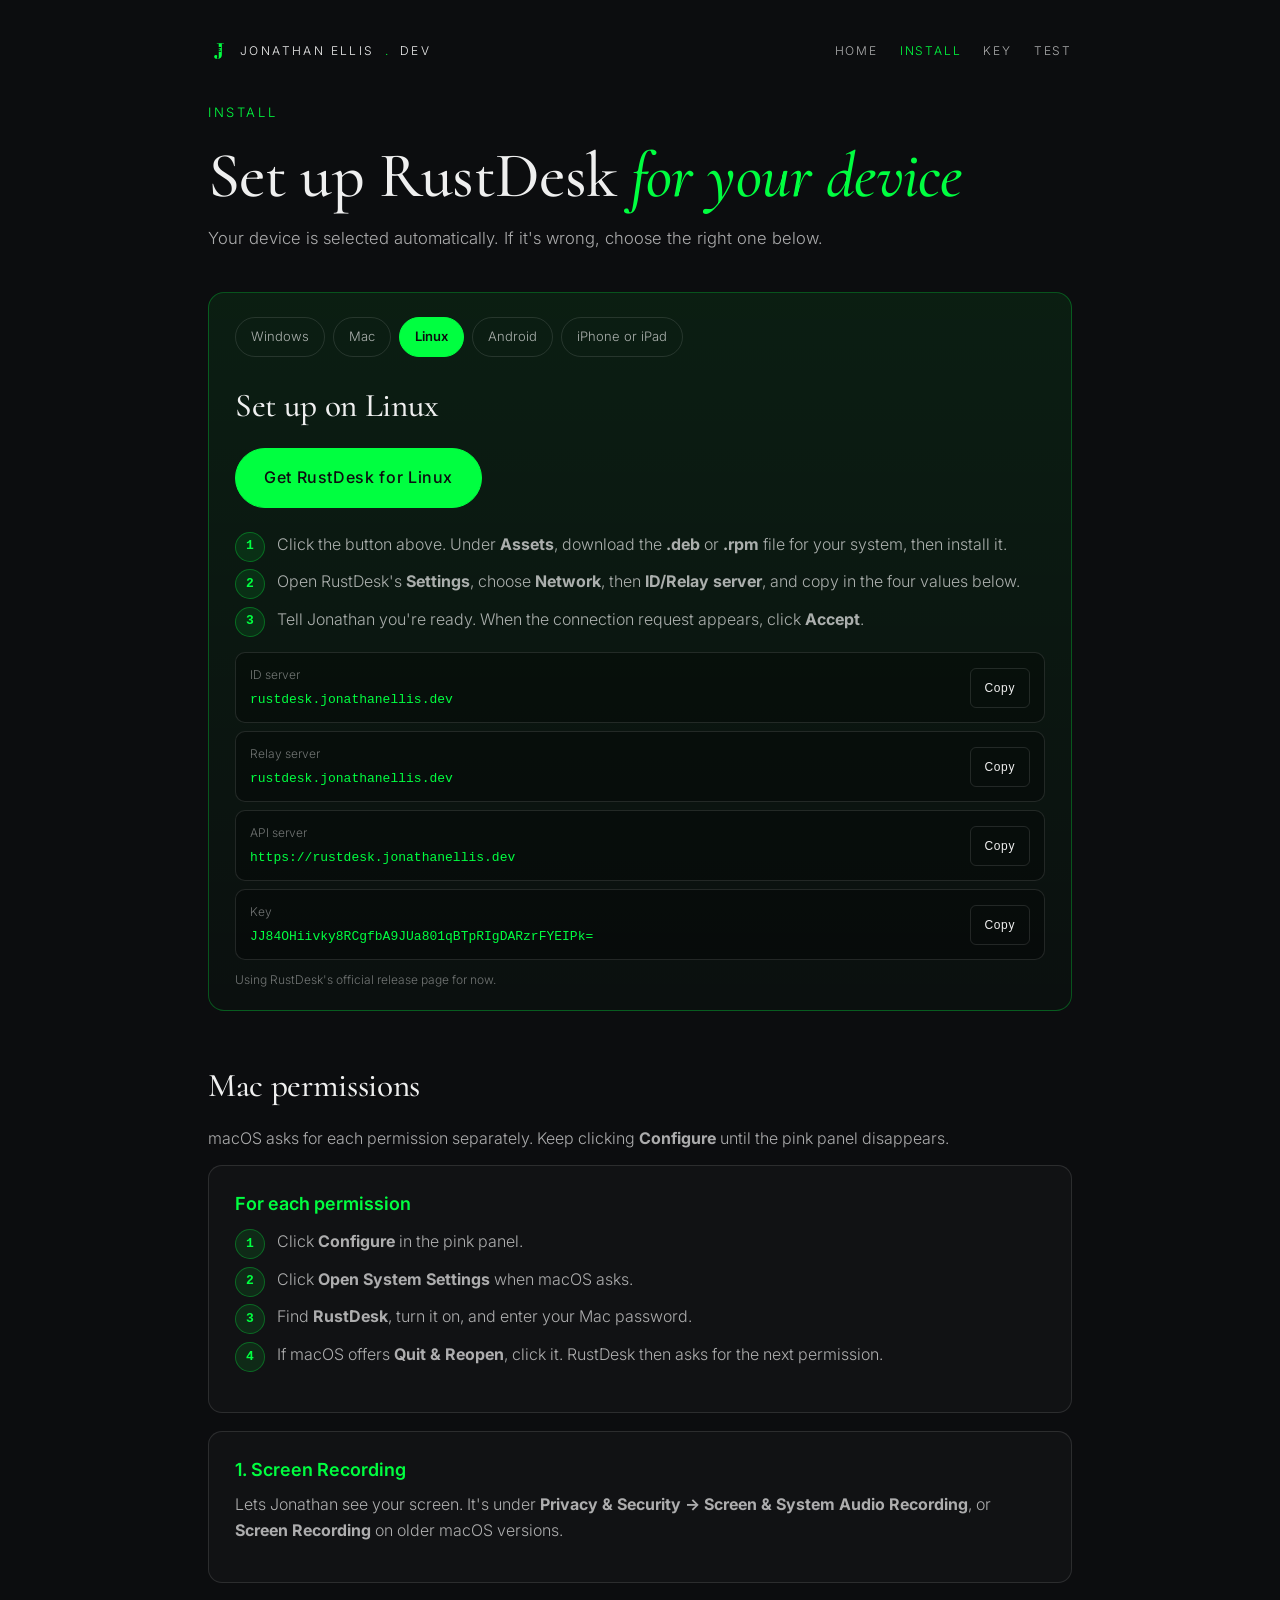
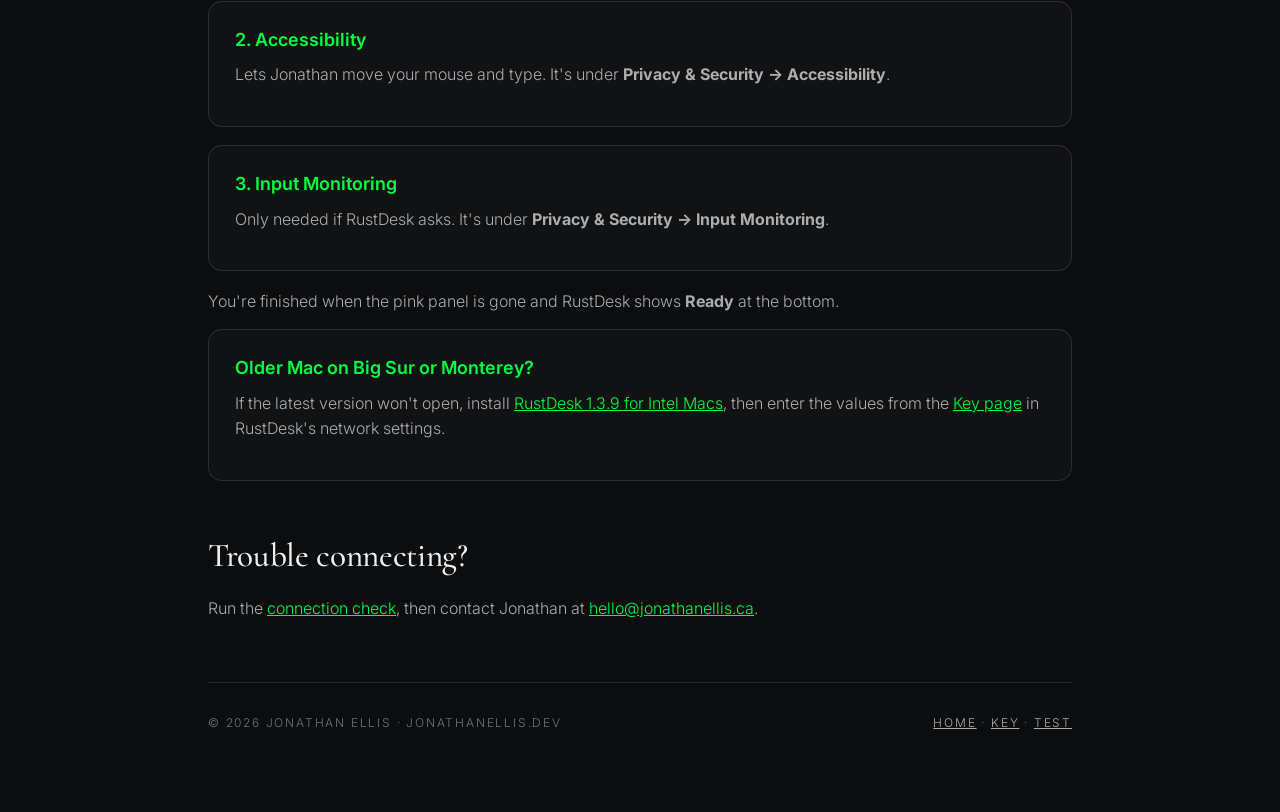
==== commit dfdc55d0: "Replace broken downloads with self-updating setup guide Use the rustdesk-gateway download routes, de" ====
--- a/install/index.html
+++ b/install/index.html
@@ -4,471 +4,79 @@
 <meta charset="UTF-8">
 <meta name="viewport" content="width=device-width, initial-scale=1.0">
 <title>Install RustDesk — Jonathan Ellis</title>
-<meta name="description" content="One-click RustDesk install tailored to your device.">
+<meta name="description" content="Install the latest RustDesk for your device and connect it to Jonathan Ellis's support server.">
 <link rel="icon" type="image/svg+xml" href="/public/favicon.svg">
 <link rel="preconnect" href="https://fonts.googleapis.com">
 <link rel="preconnect" href="https://fonts.gstatic.com" crossorigin>
-<link href="https://fonts.googleapis.com/css2?family=Cormorant:ital,wght@0,400;0,500;1,500&family=Inter:wght@300;400;500;600;700&family=JetBrains+Mono:wght@400;500&display=swap" rel="stylesheet">
+<link href="https://fonts.googleapis.com/css2?family=Cormorant:ital,wght@0,400;0,500;1,500&family=Inter:wght@300;400;500;600;700&display=swap" rel="stylesheet">
 <link rel="stylesheet" href="/shared.css">
-<style>
-  /* OS detection card */
-  .detected-os {
-    background: linear-gradient(180deg, rgba(0,255,64,0.08), rgba(0,255,64,0.02));
-    border: 1px solid rgba(0,255,64,0.3);
-    border-radius: 14px;
-    padding: 32px 28px;
-    margin: 30px 0 36px;
-    text-align: center;
-  }
-  .detected-os .os-name {
-    font-family: 'Cormorant', Georgia, serif;
-    font-size: 38px;
-    font-weight: 500;
-    color: var(--green);
-    margin-bottom: 4px;
-    letter-spacing: -0.01em;
-  }
-  .detected-os .os-detail {
-    color: var(--bone-dim);
-    font-size: 14px;
-    margin-bottom: 20px;
-  }
-  .detected-os .btn {
-    font-size: 15px;
-    padding: 16px 28px;
-  }
-  .detected-os .alt-link {
-    display: block;
-    margin-top: 14px;
-    font-size: 12px;
-    color: var(--muted);
-    letter-spacing: 0.04em;
-  }
-  .detected-os .alt-link a {
-    color: var(--bone-dim);
-    text-decoration: underline;
-    text-decoration-color: var(--line);
-  }
-  .detected-os .alt-link a:hover { color: var(--green); }
-
-  details.platform-block {
-    background: var(--card);
-    border: 1px solid var(--line);
-    border-radius: 12px;
-    padding: 0;
-    margin-bottom: 12px;
-    overflow: hidden;
-  }
-  details.platform-block[open] { border-color: rgba(0,255,64,0.2); }
-  details.platform-block summary {
-    cursor: pointer;
-    padding: 18px 22px;
-    list-style: none;
-    display: flex;
-    align-items: center;
-    justify-content: space-between;
-    font-weight: 500;
-    color: var(--bone);
-    transition: background 0.15s;
-  }
-  details.platform-block summary::-webkit-details-marker { display: none; }
-  details.platform-block summary:hover { background: rgba(0,255,64,0.03); }
-  details.platform-block summary .arrow {
-    transition: transform 0.2s ease;
-    color: var(--muted);
-  }
-  details.platform-block[open] summary .arrow { transform: rotate(90deg); }
-  details.platform-block .platform-body {
-    padding: 8px 22px 22px;
-    border-top: 1px solid var(--line);
-  }
-  details.platform-block .platform-body h4:first-of-type { margin-top: 14px; }
-
-  .step-list {
-    list-style: none;
-    counter-reset: stp;
-    margin: 12px 0;
-    padding: 0;
-  }
-  .step-list li {
-    counter-increment: stp;
-    padding-left: 44px;
-    position: relative;
-    margin-bottom: 12px;
-    color: var(--bone-dim);
-  }
-  .step-list li::before {
-    content: counter(stp);
-    position: absolute; left: 0; top: -2px;
-    width: 30px; height: 30px;
-    background: rgba(0,255,64,0.08);
-    border: 1px solid rgba(0,255,64,0.25);
-    color: var(--green);
-    border-radius: 50%;
-    display: flex; align-items: center; justify-content: center;
-    font-family: 'JetBrains Mono', monospace;
-    font-size: 13px;
-    font-weight: 600;
-  }
-
-  pre {
-    background: #050608;
-    border: 1px solid var(--line);
-    border-left: 3px solid var(--green);
-    border-radius: 6px;
-    padding: 12px 16px;
-    margin: 8px 0 14px;
-    font-family: 'JetBrains Mono', ui-monospace, monospace;
-    font-size: 12.5px;
-    color: var(--bone);
-    overflow-x: auto;
-    line-height: 1.5;
-  }
-
-  .switch-row {
-    display: flex; gap: 8px;
-    margin-bottom: 20px;
-  }
-  .switch-row button {
-    background: transparent;
-    border: 1px solid var(--line);
-    color: var(--bone-dim);
-    padding: 8px 16px;
-    border-radius: 999px;
-    font-family: inherit;
-    font-size: 12.5px;
-    cursor: pointer;
-    transition: all 0.15s ease;
-  }
-  .switch-row button.active {
-    background: var(--green);
-    color: var(--ink);
-    border-color: var(--green);
-  }
-  .switch-row button:not(.active):hover { border-color: var(--green); color: var(--green); }
-</style>
 </head>
 <body>
 <div class="wrap">
+  <nav class="top">
+    <a class="brand" href="/">
+      <img src="/public/logo.svg" alt="JE">
+      Jonathan Ellis<span class="dot">.</span>Dev
+    </a>
+    <ul>
+      <li><a href="/">Home</a></li>
+      <li><a href="/install/" class="active">Install</a></li>
+      <li><a href="/key/">Key</a></li>
+      <li><a href="/test/">Test</a></li>
+    </ul>
+  </nav>
 
-<nav class="top">
-  <a class="brand" href="/">
-    <img src="/public/logo.svg" alt="JE">
-    Jonathan Ellis<span class="dot">.</span>Dev
-  </a>
-  <ul>
-    <li><a href="/">Home</a></li>
-    <li><a href="/install/" class="active">Install</a></li>
-    <li><a href="/key/">Key</a></li>
-    <li><a href="/test/">Test</a></li>
-  </ul>
-</nav>
+  <div class="kicker">Install</div>
+  <h1>Set up RustDesk <em>for your device</em></h1>
+  <p class="lede">Your device is selected automatically. If it's wrong, choose the right one below.</p>
 
-<div class="kicker">Install</div>
-<h1>Set up RustDesk <em>for your device</em></h1>
-<p class="lede">
-  We've detected your device and prepared the right download below. Step-by-step instructions follow. Other platforms are listed at the bottom.
-</p>
+  <section class="guide" id="guide" aria-label="RustDesk setup">
+    <p>JavaScript is needed to choose the right download. You can also get RustDesk from its <a href="https://github.com/rustdesk/rustdesk/releases/latest">official release page</a>, then enter the values on the <a href="/key/">Key page</a>.</p>
+  </section>
 
-<!-- Auto-detected OS card -->
-<div class="detected-os" id="detected">
-  <div class="os-name" id="osName">Detecting your device…</div>
-  <div class="os-detail" id="osDetail">…</div>
-  <a class="btn primary" id="osDownload" href="#" target="_blank">Download <span>→</span></a>
-  <div class="alt-link" id="osAltLink"></div>
-</div>
+  <h2 id="mac-permissions">Mac permissions</h2>
+  <p>macOS asks for each permission separately. Keep clicking <strong>Configure</strong> until the pink panel disappears.</p>
 
-<h2 id="instructions-heading">Instructions</h2>
-<div id="instructionsContainer"></div>
-
-<h2 style="margin-top: 60px;">All other platforms</h2>
-<p>If your device wasn't detected correctly, pick from the full list:</p>
-
-<details class="platform-block">
-  <summary><span>🍎 macOS</span><span class="arrow">›</span></summary>
-  <div class="platform-body" data-platform="mac"></div>
-</details>
-
-<details class="platform-block">
-  <summary><span>🪟 Windows</span><span class="arrow">›</span></summary>
-  <div class="platform-body" data-platform="windows"></div>
-</details>
-
-<details class="platform-block">
-  <summary><span>🐧 Linux</span><span class="arrow">›</span></summary>
-  <div class="platform-body" data-platform="linux"></div>
-</details>
-
-<details class="platform-block">
-  <summary><span>📱 iPhone / iPad</span><span class="arrow">›</span></summary>
-  <div class="platform-body" data-platform="ios"></div>
-</details>
-
-<details class="platform-block">
-  <summary><span>🤖 Android</span><span class="arrow">›</span></summary>
-  <div class="platform-body" data-platform="android"></div>
-</details>
-
-<h2>Trouble connecting?</h2>
-<p>Run the <a href="/test/">connection test</a>. If your network blocks RustDesk's ports, try cellular hotspot instead of corporate WiFi.</p>
-
-<footer>
-  <div>© 2026 Jonathan Ellis · jonathanellis.dev</div>
-  <div>
-    <a href="/">Home</a> · <a href="/key/">Key</a> · <a href="/test/">Test</a>
-  </div>
-</footer>
-
-</div>
-
-<!-- Tailored install instructions for each platform.
-     Each div is shown either inline (top) or in the platform <details> blocks (bottom). -->
-<template id="tpl-mac">
-  <div class="switch-row" data-arch>
-    <button data-arch-pick="apple-silicon" class="active">Apple Silicon (M1/M2/M3/M4)</button>
-    <button data-arch-pick="intel">Intel Mac</button>
+  <div class="card">
+    <h3>For each permission</h3>
+    <ol class="steps">
+      <li>Click <strong>Configure</strong> in the pink panel.</li>
+      <li>Click <strong>Open System Settings</strong> when macOS asks.</li>
+      <li>Find <strong>RustDesk</strong>, turn it on, and enter your Mac password.</li>
+      <li>If macOS offers <strong>Quit &amp; Reopen</strong>, click it. RustDesk then asks for the next permission.</li>
+    </ol>
   </div>
 
-  <h4>Quick check — which Mac do I have?</h4>
-  <p style="font-size: 13px;">Apple menu (top-left)  →  About This Mac. If "Chip" says <code>Apple M1/M2/M3/M4</code>, that's Apple Silicon. If it says <code>Intel</code>, that's Intel.</p>
-
-  <div class="note" style="background:rgba(0,255,64,0.04);border:1px solid rgba(0,255,64,0.18);border-radius:10px;padding:12px 16px;margin:14px 0;font-size:13px;">
-    <strong>Older Mac on Big Sur (macOS 11) or Monterey (12)?</strong> RustDesk works. Pick <strong>Intel Mac</strong> above and grab the standard <code>.dmg</code>. If the latest version refuses to open, fall back to RustDesk 1.3.9: <a href="https://github.com/rustdesk/rustdesk/releases/download/1.3.9/rustdesk-1.3.9-x86_64.dmg" target="_blank">rustdesk-1.3.9-x86_64.dmg</a> (known-good on macOS 10.14 through 14).
+  <div class="card">
+    <h3>1. Screen Recording</h3>
+    <p>Lets Jonathan see your screen. It's under <strong>Privacy &amp; Security → Screen &amp; System Audio Recording</strong>, or <strong>Screen Recording</strong> on older macOS versions.</p>
+  </div>
+  <div class="card">
+    <h3>2. Accessibility</h3>
+    <p>Lets Jonathan move your mouse and type. It's under <strong>Privacy &amp; Security → Accessibility</strong>.</p>
+  </div>
+  <div class="card">
+    <h3>3. Input Monitoring</h3>
+    <p>Only needed if RustDesk asks. It's under <strong>Privacy &amp; Security → Input Monitoring</strong>.</p>
   </div>
 
-  <h4>Step-by-step</h4>
-  <ol class="step-list">
-    <li>Click the green <strong>Download</strong> button. A <code>.dmg</code> file lands in your Downloads folder.</li>
-    <li>Double-click the <code>.dmg</code>. A window pops up with the RustDesk icon.</li>
-    <li>Drag the <strong>RustDesk</strong> icon into the <strong>Applications</strong> folder.</li>
-    <li>Open <strong>Applications</strong>, double-click <strong>RustDesk</strong>.</li>
-    <li>macOS will warn: <em>"RustDesk can't be opened because Apple cannot check it for malicious software."</em> Click <strong>Cancel</strong> on this dialog.</li>
-    <li>Open <strong>System Settings → Privacy &amp; Security</strong>. Scroll down and click <strong>Open Anyway</strong> next to the RustDesk warning. Enter your Mac password.</li>
-    <li>RustDesk opens. macOS will request <strong>Screen Recording</strong> and <strong>Accessibility</strong> permissions. Grant both — they're how I see and control your screen during a session.</li>
-    <li>Configure server (one-time):
-      <pre>mkdir -p ~/Library/Preferences/com.carriez.RustDesk &amp;&amp; cat &gt; ~/Library/Preferences/com.carriez.RustDesk/RustDesk2.toml &lt;&lt;EOF
-[options]
-custom-rendezvous-server = 'rustdesk.jonathanellis.dev'
-relay-server = 'rustdesk.jonathanellis.dev'
-key = 'JJ84OHiivky8RCgfbA9JUa801qBTpRIgDARzrFYEIPk='
-EOF</pre>
-      Open <strong>Terminal</strong> (Cmd+Space, type "Terminal"), paste the above, hit Enter. Quit and reopen RustDesk so the config loads.
-    </li>
-    <li>You'll see your <strong>ID</strong> (9-digit number) and <strong>password</strong> in the app. Send those to Jonathan.</li>
-    <li>When Jonathan requests connection, click <strong>Accept</strong> on the prompt.</li>
-  </ol>
-</template>
+  <p>You're finished when the pink panel is gone and RustDesk shows <strong>Ready</strong> at the bottom.</p>
 
-<template id="tpl-windows">
-  <h4>Step-by-step</h4>
-  <ol class="step-list">
-    <li>Click the green <strong>Download</strong> button. The downloaded file is <strong>pre-configured</strong> for Jonathan's server — the filename itself contains the settings, so don't rename it.</li>
-    <li>Double-click the downloaded <code>.exe</code>.</li>
-    <li>Windows SmartScreen may show: <em>"Windows protected your PC"</em>. Click <strong>More info</strong> → <strong>Run anyway</strong>. (Safe — this warning appears for all small publishers.)</li>
-    <li>Follow the install prompts. Default options are fine.</li>
-    <li>Open RustDesk from the Start menu.</li>
-    <li>You'll see your <strong>ID</strong> and <strong>password</strong> on the left side of the app window. Send those to Jonathan.</li>
-    <li>When Jonathan requests connection, click <strong>Accept</strong>.</li>
-  </ol>
-</template>
-
-<template id="tpl-linux">
-  <div class="switch-row" data-distro>
-    <button data-distro-pick="appimage" class="active">AppImage (any distro)</button>
-    <button data-distro-pick="deb">Debian/Ubuntu (.deb)</button>
-    <button data-distro-pick="rpm">Fedora/RHEL (.rpm)</button>
+  <div class="card">
+    <h3>Older Mac on Big Sur or Monterey?</h3>
+    <p>If the latest version won't open, install <a href="https://github.com/rustdesk/rustdesk/releases/download/1.3.9/rustdesk-1.3.9-x86_64.dmg">RustDesk 1.3.9 for Intel Macs</a>, then enter the values from the <a href="/key/">Key page</a> in RustDesk's network settings.</p>
   </div>
 
-  <h4>Step-by-step</h4>
-  <ol class="step-list">
-    <li>Click <strong>Download</strong> (file lands in <code>~/Downloads</code>).</li>
-    <li class="install-step" data-distro-show="appimage">Make it executable: <pre>chmod +x ~/Downloads/rustdesk-*.AppImage</pre></li>
-    <li class="install-step" data-distro-show="deb">Install: <pre>sudo apt install ~/Downloads/rustdesk-*.deb</pre></li>
-    <li class="install-step" data-distro-show="rpm">Install: <pre>sudo dnf install ~/Downloads/rustdesk-*.rpm</pre></li>
-    <li>Configure server (one-time):
-      <pre>mkdir -p ~/.config/rustdesk &amp;&amp; cat &gt; ~/.config/rustdesk/RustDesk2.toml &lt;&lt;EOF
-[options]
-custom-rendezvous-server = 'rustdesk.jonathanellis.dev'
-relay-server = 'rustdesk.jonathanellis.dev'
-key = 'JJ84OHiivky8RCgfbA9JUa801qBTpRIgDARzrFYEIPk='
-EOF</pre>
-    </li>
-    <li>Launch RustDesk (from your apps menu, or run the AppImage directly).</li>
-    <li>Send Jonathan your ID and password.</li>
-  </ol>
-</template>
+  <h2>Trouble connecting?</h2>
+  <p>Run the <a href="/test/">connection check</a>, then contact Jonathan at <a href="mailto:hello@jonathanellis.ca">hello@jonathanellis.ca</a>.</p>
 
-<template id="tpl-ios">
-  <h4>Step-by-step</h4>
-  <ol class="step-list">
-    <li>Tap <strong>Download</strong>. App Store opens. Tap <strong>Get</strong> to install RustDesk.</li>
-    <li>Open RustDesk. Tap the <strong>⚙ Settings</strong> icon.</li>
-    <li>Tap <strong>Network</strong>. Fill in:
-      <ul style="margin-top: 8px; color: var(--bone-dim); padding-left: 20px;">
-        <li><strong>ID server:</strong> <code>rustdesk.jonathanellis.dev</code></li>
-        <li><strong>Relay server:</strong> <code>rustdesk.jonathanellis.dev</code></li>
-        <li><strong>Key:</strong> <code>JJ84OHiivky8RCgfbA9JUa801qBTpRIgDARzrFYEIPk=</code> &nbsp;<a href="/key/">(copy from Key page)</a></li>
-      </ul>
-    </li>
-    <li>Tap <strong>Apply</strong>. Back out to the main screen.</li>
-    <li>Send Jonathan your ID and password.</li>
-    <li>When Jonathan requests connection, tap <strong>Accept</strong>. To share your screen, iOS will prompt for <strong>Start Broadcast</strong> permission — tap it.</li>
-  </ol>
-  <p style="font-size: 13.5px; color: var(--muted); margin-top: 14px;">
-    <strong>Apple's restriction:</strong> Jonathan can SEE your iPhone screen but cannot tap or swipe — only iOS itself controls your phone. He'll guide you verbally while watching.
-  </p>
-</template>
-
-<template id="tpl-android">
-  <h4>Step-by-step</h4>
-  <ol class="step-list">
-    <li>Tap <strong>Download</strong>. Play Store opens. Tap <strong>Install</strong>.</li>
-    <li>Open RustDesk. Grant permissions when prompted: <strong>Display over other apps</strong>, <strong>Accessibility</strong>, <strong>Screen Capture</strong>.</li>
-    <li>Tap <strong>⚙ Settings → Network</strong>. Enter:
-      <ul style="margin-top: 8px; color: var(--bone-dim); padding-left: 20px;">
-        <li><strong>ID server:</strong> <code>rustdesk.jonathanellis.dev</code></li>
-        <li><strong>Relay server:</strong> <code>rustdesk.jonathanellis.dev</code></li>
-        <li><strong>Key:</strong> from the <a href="/key/">Key page</a></li>
-      </ul>
-    </li>
-    <li>Tap Apply.</li>
-    <li>Send Jonathan your ID and password.</li>
-    <li>Accept the connection prompt. Tap <strong>Start now</strong> on the screen-share dialog.</li>
-  </ol>
-</template>
-
-<script>
-  // === Latest RustDesk version + download URLs ===
-  const RUSTDESK_VERSION = '1.4.2';   // Update when new release lands
-  const SERVER_HOST = 'rustdesk.jonathanellis.dev';
-  const SERVER_KEY  = 'JJ84OHiivky8RCgfbA9JUa801qBTpRIgDARzrFYEIPk=';
-
-  const URLS = {
-    macAS:    `https://github.com/rustdesk/rustdesk/releases/download/${RUSTDESK_VERSION}/rustdesk-${RUSTDESK_VERSION}-aarch64.dmg`,
-    macIntel: `https://github.com/rustdesk/rustdesk/releases/download/${RUSTDESK_VERSION}/rustdesk-${RUSTDESK_VERSION}-x86_64.dmg`,
-    windows:  `/downloads/rustdesk-host=${SERVER_HOST},key=${SERVER_KEY}=.exe`,
-    windowsFallback: `https://github.com/rustdesk/rustdesk/releases/download/${RUSTDESK_VERSION}/rustdesk-${RUSTDESK_VERSION}-x86_64.exe`,
-    linuxAppImage: `https://github.com/rustdesk/rustdesk/releases/download/${RUSTDESK_VERSION}/rustdesk-${RUSTDESK_VERSION}-x86_64.AppImage`,
-    linuxDeb:      `https://github.com/rustdesk/rustdesk/releases/download/${RUSTDESK_VERSION}/rustdesk-${RUSTDESK_VERSION}-x86_64.deb`,
-    linuxRpm:      `https://github.com/rustdesk/rustdesk/releases/download/${RUSTDESK_VERSION}/rustdesk-${RUSTDESK_VERSION}-0.x86_64.rpm`,
-    ios:           `https://apps.apple.com/app/rustdesk/id1581225015`,
-    android:       `https://play.google.com/store/apps/details?id=com.carriez.flutter_hbb`,
-  };
-
-  // === OS detection ===
-  function detectOS() {
-    const ua = navigator.userAgent;
-    const platform = (navigator.userAgentData?.platform || navigator.platform || '').toLowerCase();
-    const isMobile = /iPhone|iPad|iPod|Android/i.test(ua);
-
-    if (/iPhone|iPad|iPod/i.test(ua)) return { id: 'ios', name: 'iPhone / iPad', detail: 'iOS device detected' };
-    if (/Android/i.test(ua))           return { id: 'android', name: 'Android', detail: 'Android device detected' };
-    if (/Win/i.test(platform) || /Windows/i.test(ua)) return { id: 'windows', name: 'Windows', detail: 'Pre-configured installer ready' };
-    if (/Linux/i.test(platform))       return { id: 'linux', name: 'Linux', detail: 'AppImage works on any distro' };
-    if (/Mac/i.test(platform) || /Mac OS/i.test(ua)) {
-      // Apple Silicon hint — not 100% accurate but a reasonable default
-      const arch = navigator.userAgentData?.architecture || '';
-      const isAS = arch.includes('arm') || /Mac OS X 1[3-9]|Mac OS X 14|Mac OS X 15/.test(ua);
-      return { id: 'mac', name: 'macOS', detail: 'Defaulting to Apple Silicon. Wrong? Click Intel Mac below.', initialArch: 'apple-silicon' };
-    }
-    return { id: 'unknown', name: 'Unknown device', detail: 'Pick your platform from the list below.' };
-  }
-
-  // === Apply detection ===
-  const os = detectOS();
-  const $name    = document.getElementById('osName');
-  const $detail  = document.getElementById('osDetail');
-  const $btn     = document.getElementById('osDownload');
-  const $altLink = document.getElementById('osAltLink');
-  const $instr   = document.getElementById('instructionsContainer');
-
-  function setDownload(os, archOrVariant) {
-    let url, label, alt = '';
-    switch (os) {
-      case 'mac':
-        if (archOrVariant === 'intel') { url = URLS.macIntel; label = 'Download for Intel Mac'; }
-        else                          { url = URLS.macAS;    label = 'Download for Apple Silicon Mac'; }
-        alt = `<a href="${URLS[archOrVariant === 'intel' ? 'macAS' : 'macIntel']}" target="_blank">Wrong Mac type? Get the ${archOrVariant === 'intel' ? 'Apple Silicon' : 'Intel'} build instead.</a>`;
-        break;
-      case 'windows':
-        url = URLS.windows;
-        label = 'Download for Windows (pre-configured)';
-        alt = `<a href="${URLS.windowsFallback}" target="_blank">Plain installer (manual config)</a>`;
-        break;
-      case 'linux':
-        if (archOrVariant === 'deb')      { url = URLS.linuxDeb; label = 'Download .deb (Debian/Ubuntu)'; }
-        else if (archOrVariant === 'rpm') { url = URLS.linuxRpm; label = 'Download .rpm (Fedora/RHEL)'; }
-        else                              { url = URLS.linuxAppImage; label = 'Download AppImage (any distro)'; }
-        break;
-      case 'ios':
-        url = URLS.ios; label = 'Open App Store'; break;
-      case 'android':
-        url = URLS.android; label = 'Open Play Store'; break;
-      default:
-        url = '#'; label = 'Pick a platform below'; break;
-    }
-    $btn.href = url;
-    $btn.innerHTML = label + ' <span>→</span>';
-    $altLink.innerHTML = alt;
-  }
-
-  // Initialize detection card
-  $name.textContent = os.name;
-  $detail.textContent = os.detail;
-  setDownload(os.id, os.initialArch);
-
-  // === Render tailored instructions ===
-  function renderInstructions(platformId, target = $instr) {
-    const tpl = document.getElementById('tpl-' + platformId);
-    if (!tpl) {
-      target.innerHTML = `<p style="color: var(--muted);">Pick a platform from the list below for instructions.</p>`;
-      return;
-    }
-    target.innerHTML = '';
-    target.appendChild(tpl.content.cloneNode(true));
-
-    // Wire up arch switcher (Mac)
-    target.querySelectorAll('[data-arch]').forEach(row => {
-      row.querySelectorAll('button').forEach(btn => {
-        btn.addEventListener('click', () => {
-          row.querySelectorAll('button').forEach(b => b.classList.remove('active'));
-          btn.classList.add('active');
-          if (target === $instr) setDownload('mac', btn.dataset.archPick);
-        });
-      });
-    });
-
-    // Wire up distro switcher (Linux)
-    target.querySelectorAll('[data-distro]').forEach(row => {
-      row.querySelectorAll('button').forEach(btn => {
-        btn.addEventListener('click', () => {
-          row.querySelectorAll('button').forEach(b => b.classList.remove('active'));
-          btn.classList.add('active');
-          const pick = btn.dataset.distroPick;
-          // Show the right install step
-          target.querySelectorAll('.install-step').forEach(s => {
-            s.style.display = (s.dataset.distroShow === pick) ? '' : 'none';
-          });
-          if (target === $instr) setDownload('linux', pick);
-        });
-      });
-    });
-
-    // Initial visibility for Linux install steps
-    const distroDefault = target.querySelector('[data-distro-show="appimage"]');
-    if (distroDefault) {
-      target.querySelectorAll('.install-step').forEach(s => {
-        s.style.display = (s.dataset.distroShow === 'appimage') ? '' : 'none';
-      });
-    }
-  }
-
-  renderInstructions(os.id);
-
-  // Populate the platform <details> blocks too
-  document.querySelectorAll('[data-platform]').forEach(div => {
-    renderInstructions(div.dataset.platform, div);
-  });
-</script>
+  <footer>
+    <div>© 2026 Jonathan Ellis · jonathanellis.dev</div>
+    <div>
+      <a href="/">Home</a> · <a href="/key/">Key</a> · <a href="/test/">Test</a>
+    </div>
+  </footer>
+</div>
+<script src="/guide.js" defer></script>
 </body>
 </html>
--- a/shared.css
+++ b/shared.css
@@ -248,7 +248,67 @@
 .status-dot.pending { background: #fbbf24; animation: pulse 1s ease infinite; }
 @keyframes pulse { 0%,100% { opacity: 1; } 50% { opacity: 0.3; } }
 
+.guide {
+  background: linear-gradient(180deg, rgba(0,255,64,0.07), rgba(0,255,64,0.015));
+  border: 1px solid rgba(0,255,64,0.28);
+  border-radius: 16px;
+  padding: 24px 26px 20px;
+  margin: 0 0 20px;
+}
+.os-switch { display: flex; flex-wrap: wrap; gap: 8px; margin-bottom: 22px; }
+.os-switch button {
+  min-height: 40px;
+  padding: 8px 15px;
+  background: transparent;
+  border: 1px solid var(--line);
+  border-radius: 999px;
+  color: var(--bone-dim);
+  font: inherit;
+  font-size: 13px;
+  cursor: pointer;
+  transition: color 0.15s ease, border-color 0.15s ease, background 0.15s ease;
+}
+.os-switch button:hover { border-color: var(--green); color: var(--green); }
+.os-switch button.active { background: var(--green); border-color: var(--green); color: var(--ink); font-weight: 600; }
+.os-switch button:focus-visible, .copy-btn:focus-visible, .guide-cta:focus-visible { outline: 2px solid var(--green); outline-offset: 2px; }
+.guide-title { margin: 0 0 16px; }
+.guide-action { margin-bottom: 24px; }
+.guide-cta { font-size: 16px; padding: 16px 28px; }
+.copy-row {
+  display: flex;
+  align-items: center;
+  justify-content: space-between;
+  gap: 12px;
+  padding: 12px 14px;
+  background: rgba(0,0,0,0.3);
+  border: 1px solid var(--line);
+  border-radius: 10px;
+  margin-bottom: 8px;
+}
+.copy-text { min-width: 0; display: flex; flex-direction: column; gap: 5px; }
+.copy-text span { color: var(--muted); font-size: 12px; }
+.copy-text code { background: none; border: 0; padding: 0; overflow-wrap: anywhere; }
+.copy-row .copy-btn { flex: none; min-height: 40px; }
+.guide-settings { margin-top: 8px; }
+.guide-version { color: var(--muted); font-size: 12px; margin-top: 10px; }
+kbd {
+  font-family: ui-monospace, 'SF Mono', Menlo, Consolas, monospace;
+  font-size: 12px;
+  padding: 1px 6px;
+  border: 1px solid var(--line);
+  border-radius: 4px;
+  background: rgba(239,239,239,0.06);
+}
+
 @media (max-width: 640px) {
-  .wrap { padding: 24px 18px 60px; }
+  .wrap { padding: 24px 16px 60px; }
+  nav.top { flex-wrap: wrap; gap: 12px; padding-bottom: 28px; }
   nav.top ul { gap: 14px; }
-}
+  .guide { padding: 18px 16px 16px; }
+  .guide-cta { width: 100%; justify-content: center; }
+}
+@media (prefers-reduced-motion: reduce) {
+  .btn, .platform, .os-switch button { transition: none; }
+  .btn:hover, .platform:hover { transform: none; }
+  .status-dot.pending { animation: none; }
+}
